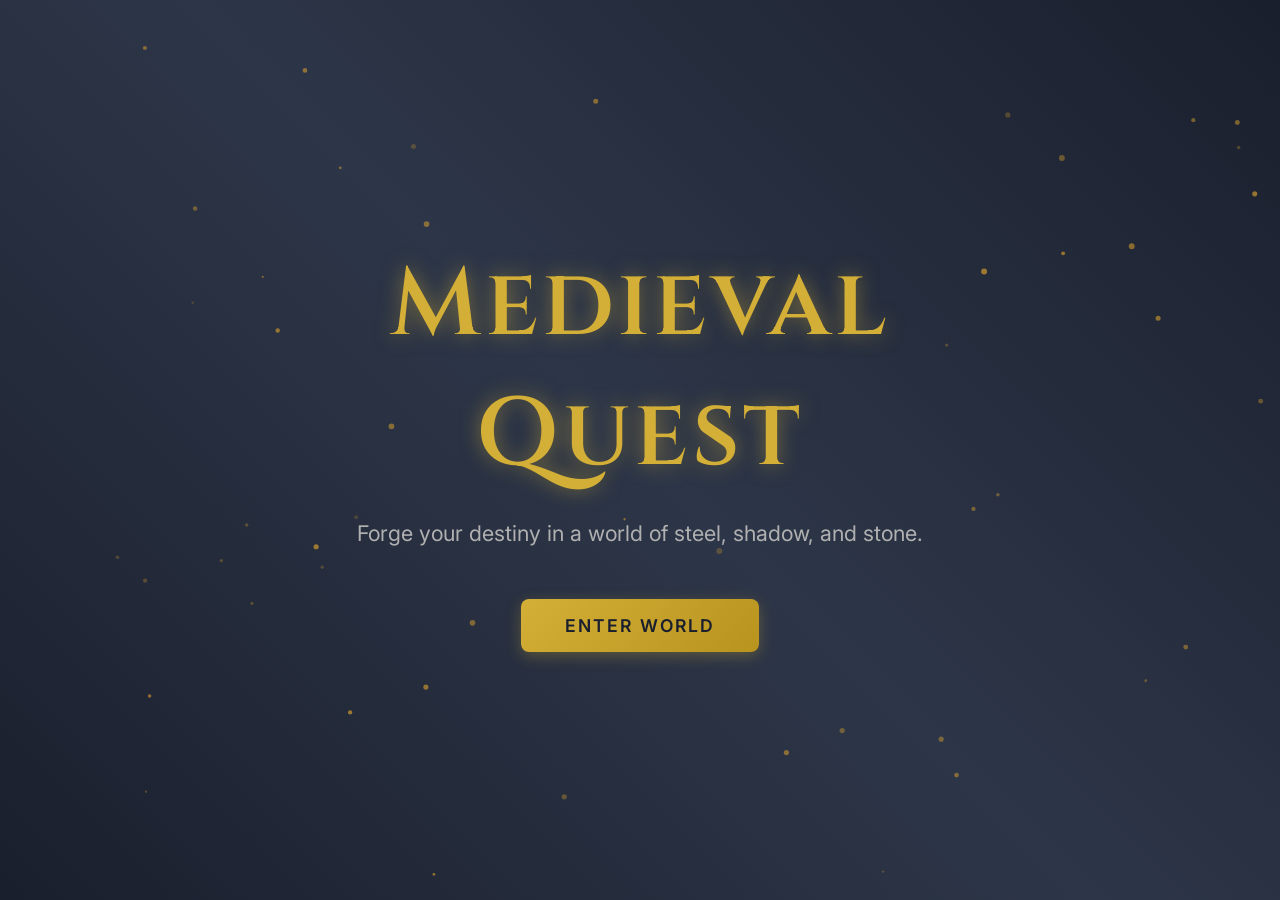
==== index.html @ f8955666 "Initial portfolio release: Browser RPG in vanilla JavaScript: character creation, quests, turn-based" ====
<!DOCTYPE html>
<html lang="en">
<head>
    <meta charset="UTF-8">
    <meta name="viewport" content="width=device-width, initial-scale=1.0">
    <title>Medieval Quest - A Role-Playing Adventure</title>
    <link rel="stylesheet" href="style.css">
    <link href="https://fonts.googleapis.com/css2?family=Cinzel:wght@700&family=Inter:wght@400;500&display=swap" rel="stylesheet">
</head>
<body class="landing-page-body">
    <canvas id="particle-canvas"></canvas>
    
    <div class="landing-container">
        <h1 class="main-title font-medieval">Medieval Quest</h1>
        <p class="subtitle">Forge your destiny in a world of steel, shadow, and stone.</p>
        <a href="game.html" class="btn btn-primary btn-large">
            ENTER WORLD
        </a>     
    </div>

    <script>
        // A simplified particle script for the landing page
        document.addEventListener('DOMContentLoaded', () => {
            const canvas = document.getElementById('particle-canvas');
            if (!canvas) return;
            const ctx = canvas.getContext('2d');
            canvas.width = window.innerWidth;
            canvas.height = window.innerHeight;
            let particles = [];

            for (let i = 0; i < 50; i++) {
                particles.push({
                    x: Math.random() * canvas.width,
                    y: Math.random() * canvas.height,
                    vx: (Math.random() - 0.5) * 0.5,
                    vy: (Math.random() - 0.5) * 0.5,
                    size: Math.random() * 2 + 1,
                    opacity: Math.random() * 0.5 + 0.2
                });
            }

            function animate() {
                ctx.clearRect(0, 0, canvas.width, canvas.height);
                particles.forEach(p => {
                    p.x += p.vx;
                    p.y += p.vy;
                    if (p.x < 0 || p.x > canvas.width) p.vx *= -1;
                    if (p.y < 0 || p.y > canvas.height) p.vy *= -1;
                    ctx.beginPath();
                    ctx.arc(p.x, p.y, p.size, 0, Math.PI * 2);
                    ctx.fillStyle = `rgba(214, 158, 46, ${p.opacity})`;
                    ctx.fill();
                });
                requestAnimationFrame(animate);
            }
            animate();
            window.addEventListener('resize', () => {
                canvas.width = window.innerWidth;
                canvas.height = window.innerHeight;
            });
        });
    </script>
</body>
---- style.css ----
/* =================================================================================
   GELİŞMİŞ CSS - Medieval Quest RPG v3.0
   ================================================================================= */

   :root {
    /* Renk Paleti */
    --primary-dark: #1a1f2d;
    --primary-medium: #2d3648;
    --primary-light: #3f4b63;
    --accent-gold: #d4af37;
    --accent-silver: #c0c0c0;
    --accent-bronze: #cd7f32;
    --text-primary: #e0e0e0;
    --text-secondary: #b0b0b0;
    --text-muted: #888;
    --success: #4caf50;
    --warning: #ff9800;
    --danger: #f44336;
    --info: #2196f3;
    
    /* Tipografi */
    --font-medieval: 'Cinzel', serif;
    --font-ui: 'Inter', sans-serif;
    
    /* Boyutlar */
    --border-radius: 8px;
    --border-radius-lg: 12px;
    --spacing-xs: 4px;
    --spacing-sm: 8px;
    --spacing-md: 16px;
    --spacing-lg: 24px;
    --spacing-xl: 32px;
    
    /* Animasyonlar */
    --transition-fast: 0.2s ease;
    --transition-normal: 0.3s ease;
    --transition-slow: 0.5s ease;
}

/* Temel Stiller */
* {
    margin: 0;
    padding: 0;
    box-sizing: border-box;
}

body {
    font-family: var(--font-ui);
    background: linear-gradient(135deg, var(--primary-dark) 0%, var(--primary-medium) 100%);
    color: var(--text-primary);
    min-height: 100vh;
    overflow-x: hidden;
}

.font-medieval {
    font-family: var(--font-medieval);
    font-weight: 600;
    letter-spacing: 0.5px;
}

/* Parçacık Arkaplanı */
#particle-canvas {
    position: fixed;
    top: 0;
    left: 0;
    width: 100%;
    height: 100%;
    z-index: -1;
    background: linear-gradient(45deg, #1a1f2d 0%, #2d3648 50%, #1a1f2d 100%);
}

/* Ekran Yönetimi */
.screen {
    display: none;
    min-height: 100vh;
    padding: var(--spacing-lg);
}

.screen.active {
    display: flex;
    flex-direction: column;
}

/* Ana Menü */
#main-menu {
    justify-content: center;
    align-items: center;
    text-align: center;
    background: rgba(26, 31, 45, 0.9);
}

.hero-content {
    max-width: 800px;
    padding: var(--spacing-xl);
}

.main-title {
    font-size: 4rem;
    color: var(--accent-gold);
    text-shadow: 0 0 20px rgba(212, 175, 55, 0.5);
    margin-bottom: var(--spacing-md);
    animation: glow 2s ease-in-out infinite alternate;
}

.subtitle {
    font-size: 1.2rem;
    color: var(--text-secondary);
    margin-bottom: var(--spacing-xl);
    line-height: 1.6;
}

@keyframes glow {
    from { text-shadow: 0 0 20px rgba(212, 175, 55, 0.5); }
    to { text-shadow: 0 0 30px rgba(212, 175, 55, 0.8), 0 0 40px rgba(212, 175, 55, 0.6); }
}

/* Buton Sistemleri */
.btn {
    padding: var(--spacing-md) var(--spacing-lg);
    border: none;
    border-radius: var(--border-radius);
    font-family: var(--font-ui);
    font-size: 1rem;
    font-weight: 600;
    cursor: pointer;
    transition: all var(--transition-fast);
    text-decoration: none;
    display: inline-flex;
    align-items: center;
    justify-content: center;
    gap: var(--spacing-sm);
    margin: var(--spacing-sm);
    min-width: 160px;
}

.btn-primary {
    background: linear-gradient(135deg, var(--accent-gold) 0%, #b8941f 100%);
    color: var(--primary-dark);
    box-shadow: 0 4px 15px rgba(212, 175, 55, 0.3);
}

.btn-primary:hover {
    transform: translateY(-2px);
    box-shadow: 0 6px 20px rgba(212, 175, 55, 0.4);
}

.btn-secondary {
    background: rgba(63, 75, 99, 0.8);
    color: var(--text-primary);
    border: 2px solid var(--primary-light);
}

.btn-secondary:hover {
    background: rgba(63, 75, 99, 1);
    border-color: var(--accent-silver);
}

.btn-info {
    background: transparent;
    color: var(--accent-silver);
    border: 2px solid var(--accent-silver);
}

.btn-info:hover {
    background: rgba(192, 192, 192, 0.1);
}

.action-buttons {
    display: flex;
    gap: var(--spacing-md);
    justify-content: center;
    flex-wrap: wrap;
    margin: var(--spacing-xl) 0;
}

/* Hızlı İstatistikler */
.quick-stats {
    display: grid;
    grid-template-columns: repeat(auto-fit, minmax(200px, 1fr));
    gap: var(--spacing-md);
    margin-top: var(--spacing-xl);
    max-width: 600px;
    margin-left: auto;
    margin-right: auto;
}

.stat-card {
    background: rgba(45, 54, 72, 0.6);
    padding: var(--spacing-lg);
    border-radius: var(--border-radius);
    border-left: 4px solid var(--accent-gold);
    text-align: left;
}

.stat-card h3 {
    font-size: 0.9rem;
    color: var(--text-secondary);
    margin-bottom: var(--spacing-xs);
}

.stat-card p {
    font-size: 1.5rem;
    font-weight: 700;
    color: var(--accent-gold);
}

/* Oyun Arayüzü */
#game-container {
    display: flex;
    flex-direction: column;
    min-height: 100vh;
}

.nav-bar {
    background: rgba(26, 31, 45, 0.95);
    padding: var(--spacing-md);
    border-bottom: 2px solid var(--accent-gold);
    display: flex;
    justify-content: space-between;
    align-items: center;
    backdrop-filter: blur(10px);
}

.game-screen {
    display: grid;
    grid-template-columns: 280px 1fr 320px;
    gap: var(--spacing-md);
    flex: 1;
    padding: var(--spacing-md);
}

/* Yan Paneller */
.sidebar, .right-panel {
    background: rgba(45, 54, 72, 0.8);
    border-radius: var(--border-radius-lg);
    padding: var(--spacing-md);
    backdrop-filter: blur(5px);
    border: 1px solid rgba(63, 75, 99, 0.5);
}

/* Karakter Paneli */
.character-panel {
    text-align: center;
}

.character-portrait {
    width: 120px;
    height: 120px;
    border-radius: 50%;
    background: linear-gradient(135deg, var(--primary-light) 0%, var(--primary-medium) 100%);
    margin: 0 auto var(--spacing-md);
    display: flex;
    align-items: center;
    justify-content: center;
    font-size: 3rem;
    border: 3px solid var(--accent-gold);
}

.status-bars {
    margin: var(--spacing-md) 0;
}

.status-bar {
    margin: var(--spacing-sm) 0;
    text-align: left;
}

.bar-label {
    display: flex;
    justify-content: space-between;
    font-size: 0.9rem;
    margin-bottom: 2px;
}

.bar-container {
    height: 8px;
    background: rgba(0, 0, 0, 0.3);
    border-radius: 4px;
    overflow: hidden;
}

.bar-fill {
    height: 100%;
    border-radius: 4px;
    transition: width var(--transition-normal);
}

.health-bar { background: linear-gradient(90deg, #f44336, #ff9800); }
.mana-bar { background: linear-gradient(90deg, #2196f3, #03a9f4); }
.stamina-bar { background: linear-gradient(90deg, #4caf50, #8bc34a); }

/* Ekipman Grid */
.equipment-grid {
    display: grid;
    grid-template-columns: repeat(2, 1fr);
    gap: var(--spacing-sm);
    margin-top: var(--spacing-md);
}

.equipment-slot {
    background: rgba(63, 75, 99, 0.5);
    border: 2px dashed rgba(192, 192, 192, 0.3);
    border-radius: var(--border-radius);
    height: 60px;
    display: flex;
    align-items: center;
    justify-content: center;
    cursor: pointer;
    transition: all var(--transition-fast);
}

.equipment-slot:hover {
    border-color: var(--accent-silver);
    background: rgba(63, 75, 99, 0.7);
}

.equipment-slot.filled {
    border-style: solid;
    border-color: var(--accent-gold);
}

/* Ana Oyun Alanı */
.game-area {
    background: rgba(26, 31, 45, 0.9);
    border-radius: var(--border-radius-lg);
    padding: var(--spacing-lg);
    min-height: 600px;
}

.location-display {
    text-align: center;
}

.location-image {
    width: 100%;
    height: 300px;
    background: linear-gradient(135deg, #3f4b63 0%, #2d3648 100%);
    border-radius: var(--border-radius);
    margin: var(--spacing-md) 0;
    display: flex;
    align-items: center;
    justify-content: center;
    font-size: 4rem;
    color: rgba(255, 255, 255, 0.1);
}

.location-actions {
    display: grid;
    grid-template-columns: repeat(auto-fit, minmax(200px, 1fr));
    gap: var(--spacing-md);
    margin-top: var(--spacing-lg);
}

.action-btn {
    padding: var(--spacing-md);
    background: rgba(63, 75, 99, 0.7);
    border: 2px solid transparent;
    border-radius: var(--border-radius);
    color: var(--text-primary);
    font-family: var(--font-ui);
    font-size: 1rem;
    cursor: pointer;
    transition: all var(--transition-fast);
    display: flex;
    align-items: center;
    justify-content: center;
    gap: var(--spacing-sm);
}

.action-btn:hover {
    background: rgba(63, 75, 99, 1);
    border-color: var(--accent-gold);
    transform: translateY(-1px);
}

/* Sağ Panel - Görev Takipçisi */
.quest-tracker {
    max-height: 400px;
    overflow-y: auto;
}

.quest-tracker-item {
    background: rgba(63, 75, 99, 0.5);
    border-radius: var(--border-radius);
    padding: var(--spacing-md);
    margin-bottom: var(--spacing-md);
    border-left: 3px solid var(--accent-gold);
}

.quest-tracker-item h4 {
    color: var(--accent-gold);
    margin-bottom: var(--spacing-sm);
}

.quest-objective {
    display: flex;
    align-items: center;
    gap: var(--spacing-sm);
    margin: var(--spacing-xs) 0;
    font-size: 0.9rem;
}

.quest-objective.completed {
    color: var(--text-muted);
    text-decoration: line-through;
}

.objective-status {
    font-weight: bold;
}

.objective-progress {
    margin-left: auto;
    font-size: 0.8rem;
    color: var(--text-muted);
}

/* Modal Sistemleri */
.modal {
    display: none;
    position: fixed;
    top: 0;
    left: 0;
    width: 100%;
    height: 100%;
    background: rgba(0, 0, 0, 0.8);
    z-index: 1000;
    backdrop-filter: blur(5px);
}

.modal.active {
    display: flex;
    align-items: center;
    justify-content: center;
}

.modal-content {
    background: linear-gradient(135deg, var(--primary-medium) 0%, var(--primary-dark) 100%);
    border-radius: var(--border-radius-lg);
    border: 2px solid var(--accent-gold);
    max-width: 90%;
    max-height: 90%;
    overflow: hidden;
    box-shadow: 0 20px 40px rgba(0, 0, 0, 0.5);
}

.modal-content.small { width: 400px; }
.modal-content.medium { width: 600px; }
.modal-content.large { width: 800px; }
.modal-content.extra-large { width: 1000px; }

.modal-header {
    background: rgba(26, 31, 45, 0.9);
    padding: var(--spacing-lg);
    border-bottom: 1px solid var(--accent-gold);
    display: flex;
    justify-content: space-between;
    align-items: center;
}

.modal-title {
    color: var(--accent-gold);
    font-size: 1.5rem;
}

.close-btn {
    background: none;
    border: none;
    color: var(--text-secondary);
    font-size: 1.5rem;
    cursor: pointer;
    padding: var(--spacing-xs);
    transition: color var(--transition-fast);
}

.close-btn:hover {
    color: var(--accent-gold);
}

.modal-body {
    padding: var(--spacing-lg);
    max-height: 70vh;
    overflow-y: auto;
}

/* Karakter Yaratma */
.creation-steps {
    display: flex;
    flex-direction: column;
    height: 600px;
}

.step-indicator {
    display: flex;
    justify-content: space-between;
    margin-bottom: var(--spacing-lg);
    padding: 0 var(--spacing-lg);
}

.step {
    padding: var(--spacing-sm) var(--spacing-md);
    background: rgba(63, 75, 99, 0.5);
    border-radius: var(--border-radius);
    color: var(--text-muted);
    cursor: pointer;
    transition: all var(--transition-fast);
}

.step.active {
    background: var(--accent-gold);
    color: var(--primary-dark);
    font-weight: 600;
}

.creation-step {
    display: none;
    flex: 1;
    padding: var(--spacing-lg);
}

.creation-step.active {
    display: block;
}

.race-selection {
    display: grid;
    grid-template-columns: repeat(auto-fit, minmax(200px, 1fr));
    gap: var(--spacing-md);
    margin-top: var(--spacing-lg);
}

.race-card {
    background: rgba(63, 75, 99, 0.5);
    border: 2px solid transparent;
    border-radius: var(--border-radius);
    padding: var(--spacing-lg);
    text-align: center;
    cursor: pointer;
    transition: all var(--transition-fast);
}

.race-card:hover {
    border-color: var(--accent-silver);
    transform: translateY(-2px);
}

.race-card.selected {
    border-color: var(--accent-gold);
    background: rgba(212, 175, 55, 0.1);
}

.race-icon {
    font-size: 3rem;
    margin-bottom: var(--spacing-md);
}

.race-bonuses {
    margin-top: var(--spacing-md);
}

.race-bonuses span {
    display: block;
    font-size: 0.8rem;
    color: var(--success);
    margin: 2px 0;
}

/* Envanter Sistemi */
.inventory-layout {
    display: grid;
    grid-template-columns: 300px 1fr;
    gap: var(--spacing-lg);
    height: 500px;
}

.equipment-slots {
    display: grid;
    grid-template-rows: repeat(8, 60px);
    gap: var(--spacing-sm);
}

.equipment-slot-large {
    background: rgba(63, 75, 99, 0.5);
    border: 2px dashed rgba(192, 192, 192, 0.3);
    border-radius: var(--border-radius);
    display: flex;
    align-items: center;
    justify-content: center;
    cursor: pointer;
}

.inventory-controls {
    display: flex;
    gap: var(--spacing-md);
    margin-bottom: var(--spacing-md);
}

#item-search, #item-filter {
    padding: var(--spacing-sm);
    background: rgba(63, 75, 99, 0.7);
    border: 1px solid var(--primary-light);
    border-radius: var(--border-radius);
    color: var(--text-primary);
    font-family: var(--font-ui);
}

.inventory-grid {
    display: grid;
    grid-template-columns: repeat(5, 1fr);
    gap: var(--spacing-sm);
    max-height: 400px;
    overflow-y: auto;
}

.inventory-item {
    background: rgba(63, 75, 99, 0.5);
    border: 1px solid transparent;
    border-radius: var(--border-radius);
    padding: var(--spacing-sm);
    text-align: center;
    cursor: pointer;
    transition: all var(--transition-fast);
}

.inventory-item:hover {
    border-color: var(--accent-silver);
    background: rgba(63, 75, 99, 0.7);
}

.item-icon {
    font-size: 2rem;
    margin-bottom: var(--spacing-xs);
}

.item-name {
    font-size: 0.8rem;
    margin-bottom: 2px;
}

.item-stats {
    font-size: 0.7rem;
    color: var(--text-muted);
}

/* Toast Bildirimleri */
.toast-container {
    position: fixed;
    top: 20px;
    right: 20px;
    z-index: 2000;
}

.toast {
    background: rgba(45, 54, 72, 0.95);
    border-left: 4px solid var(--accent-gold);
    border-radius: var(--border-radius);
    padding: var(--spacing-md);
    margin-bottom: var(--spacing-sm);
    min-width: 300px;
    box-shadow: 0 4px 15px rgba(0, 0, 0, 0.3);
    animation: slideInRight 0.3s ease;
    backdrop-filter: blur(10px);
}

.toast.success { border-left-color: var(--success); }
.toast.warning { border-left-color: var(--warning); }
.toast.error { border-left-color: var(--danger); }
.toast.info { border-left-color: var(--info); }

@keyframes slideInRight {
    from { transform: translateX(100%); opacity: 0; }
    to { transform: translateX(0); opacity: 1; }
}

/* Responsive Tasarım */
@media (max-width: 1200px) {
    .game-screen {
        grid-template-columns: 250px 1fr;
    }
    
    .right-panel {
        display: none;
    }
}

@media (max-width: 768px) {
    .game-screen {
        grid-template-columns: 1fr;
        gap: var(--spacing-md);
    }
    
    .sidebar {
        order: 2;
    }
    
    .game-area {
        order: 1;
    }
    
    .main-title {
        font-size: 2.5rem;
    }
    
    .action-buttons {
        flex-direction: column;
        align-items: center;
    }
    
    .btn {
        width: 100%;
        max-width: 300px;
    }
    
    .modal-content.extra-large {
        width: 95%;
        height: 95%;
    }
    
    .inventory-layout {
        grid-template-columns: 1fr;
        grid-template-rows: auto 1fr;
    }
}

/* Utility Sınıfları */
.hidden { display: none !important; }
.text-center { text-align: center; }
.text-right { text-align: right; }
.mt-1 { margin-top: var(--spacing-sm); }
.mt-2 { margin-top: var(--spacing-md); }
.mt-3 { margin-top: var(--spacing-lg); }
.mb-1 { margin-bottom: var(--spacing-sm); }
.mb-2 { margin-bottom: var(--spacing-md); }
.mb-3 { margin-bottom: var(--spacing-lg); }

/* Scrollbar Özelleştirme */
::-webkit-scrollbar {
    width: 8px;
}

::-webkit-scrollbar-track {
    background: rgba(63, 75, 99, 0.3);
    border-radius: 4px;
}


::-webkit-scrollbar-thumb {
    background: var(--accent-gold);
    border-radius: 4px;
}

::-webkit-scrollbar-thumb:hover {
    background: #b8941f;
}

/* =================================================================================
   YENİ EKLENEN STİLLER (AUDIO, SAVAŞ, DÜKKAN)
   ================================================================================= */

/* --- SAVAŞ EKRANI STİLLERİ --- */
.combat-content {
    background: linear-gradient(135deg, #2d1b2d 0%, #1a1a2e 100%);
    border-color: #f44336;
    display: flex;
    flex-direction: column;
}

.combat-arena {
    display: flex;
    justify-content: space-between;
    align-items: center;
    padding: var(--spacing-lg);
    background: rgba(0, 0, 0, 0.3);
    border-radius: var(--border-radius);
    margin-bottom: var(--spacing-md);
    position: relative;
    min-height: 250px;
}

.combatant {
    display: flex;
    flex-direction: column;
    align-items: center;
    width: 40%;
    position: relative;
}

.combat-portrait {
    width: 100px;
    height: 100px;
    border-radius: 50%;
    background: #3f4b63;
    display: flex;
    align-items: center;
    justify-content: center;
    font-size: 3rem;
    border: 4px solid #555;
    box-shadow: 0 0 20px rgba(0,0,0,0.5);
    transition: transform 0.2s;
    z-index: 2;
}

.player-portrait { border-color: var(--accent-gold); }
.enemy-portrait { border-color: #f44336; }

.combat-stats {
    width: 100%;
    margin-top: var(--spacing-md);
    background: rgba(0, 0, 0, 0.5);
    padding: var(--spacing-sm);
    border-radius: var(--border-radius);
}

.health-bar-container {
    height: 12px;
    background: #111;
    margin-top: 5px;
    position: relative;
}

.health-bar {
    transition: width 0.3s ease-out;
}

.bar-text {
    position: absolute;
    top: -18px;
    right: 0;
    font-size: 0.8rem;
    color: #fff;
}

.energy-pips {
    margin-top: 5px;
    display: flex;
    justify-content: center;
    font-size: 0.8rem;
}

.pip { opacity: 0.3; margin: 0 2px; }
.pip.active { opacity: 1; text-shadow: 0 0 5px yellow; }

.combat-vs {
    font-size: 3rem;
    font-weight: bold;
    color: #f44336;
    text-shadow: 0 0 10px rgba(244, 67, 54, 0.5);
    animation: pulse 1s infinite alternate;
}

.combat-log {
    flex: 1;
    background: rgba(0, 0, 0, 0.6);
    border: 1px solid #444;
    padding: var(--spacing-md);
    border-radius: var(--border-radius);
    margin-bottom: var(--spacing-md);
    height: 150px;
    overflow-y: auto;
    font-size: 0.9rem;
    line-height: 1.5;
    color: #ccc;
}

.combat-log p { margin-bottom: 4px; border-bottom: 1px solid rgba(255,255,255,0.05); padding-bottom: 2px; }
.log-damage { color: #f44336; }
.log-heal { color: #4caf50; }
.log-info { color: #2196f3; }

.combat-actions {
    display: flex;
    justify-content: center;
    gap: var(--spacing-md);
}

/* Hasar Animasyonu */
.damage-indicator {
    position: absolute;
    top: 20%;
    left: 50%;
    transform: translate(-50%, -50%);
    font-size: 2rem;
    font-weight: bold;
    color: #f44336;
    opacity: 0;
    pointer-events: none;
    z-index: 10;
}

@keyframes damageFloat {
    0% { transform: translate(-50%, -50%) scale(0.5); opacity: 0; }
    20% { transform: translate(-50%, -80%) scale(1.5); opacity: 1; }
    100% { transform: translate(-50%, -150%) scale(1); opacity: 0; }
}

.damage-anim {
    animation: damageFloat 0.8s ease-out forwards;
}

/* Savaş Efektleri */
.shake { animation: shake 0.5s; }
@keyframes shake {
  0% { transform: translate(1px, 1px) rotate(0deg); }
  10% { transform: translate(-1px, -2px) rotate(-1deg); }
  20% { transform: translate(-3px, 0px) rotate(1deg); }
  30% { transform: translate(3px, 2px) rotate(0deg); }
  40% { transform: translate(1px, -1px) rotate(1deg); }
  50% { transform: translate(-1px, 2px) rotate(-1deg); }
  60% { transform: translate(-3px, 1px) rotate(0deg); }
  70% { transform: translate(3px, 1px) rotate(-1deg); }
  80% { transform: translate(-1px, -1px) rotate(1deg); }
  90% { transform: translate(1px, 2px) rotate(0deg); }
  100% { transform: translate(1px, -2px) rotate(-1deg); }
}

/* --- TÜCCAR EKRANI STİLLERİ --- */
.merchant-layout {
    display: flex;
    flex-direction: column;
    height: 500px;
}

.merchant-keeper {
    display: flex;
    align-items: center;
    background: rgba(0, 0, 0, 0.3);
    padding: var(--spacing-md);
    border-radius: var(--border-radius);
    margin-bottom: var(--spacing-md);
}

.merchant-portrait {
    font-size: 3rem;
    margin-right: var(--spacing-md);
    background: #3f4b63;
    width: 60px;
    height: 60px;
    border-radius: 50%;
    display: flex;
    align-items: center;
    justify-content: center;
    border: 2px solid var(--accent-gold);
}

.merchant-quote {
    font-style: italic;
    color: var(--text-secondary);
    flex: 1;
}

.player-gold-display {
    font-size: 1.2rem;
    color: var(--accent-gold);
    font-weight: bold;
    background: rgba(0,0,0,0.5);
    padding: 5px 10px;
    border-radius: 4px;
}

.shop-tabs {
    display: flex;
    gap: var(--spacing-sm);
    margin-bottom: var(--spacing-md);
}

.tab-btn {
    padding: var(--spacing-sm) var(--spacing-md);
    background: rgba(63, 75, 99, 0.5);
    border: none;
    color: var(--text-secondary);
    cursor: pointer;
    border-radius: var(--border-radius) var(--border-radius) 0 0;
    font-weight: bold;
}

.tab-btn.active {
    background: var(--accent-gold);
    color: var(--primary-dark);
}

.shop-items-grid {
    flex: 1;
    overflow-y: auto;
    display: grid;
    grid-template-columns: repeat(auto-fill, minmax(180px, 1fr));
    gap: var(--spacing-sm);
    padding: var(--spacing-sm);
    background: rgba(0,0,0,0.2);
    border-radius: var(--border-radius);
}

.shop-item {
    background: rgba(63, 75, 99, 0.4);
    border: 1px solid #444;
    border-radius: var(--border-radius);
    padding: var(--spacing-sm);
    display: flex;
    flex-direction: column;
    align-items: center;
    text-align: center;
    transition: all 0.2s;
}

.shop-item:hover {
    background: rgba(63, 75, 99, 0.7);
    border-color: var(--accent-gold);
}

.shop-item-icon { font-size: 2rem; margin-bottom: 5px; }
.shop-item-name { font-weight: bold; font-size: 0.9rem; margin-bottom: 5px; }
.shop-item-price { color: var(--accent-gold); margin-bottom: 5px; font-weight: bold; }
.shop-item-btn { 
    width: 100%; 
    padding: 4px; 
    background: var(--accent-gold); 
    border: none; 
    border-radius: 4px; 
    cursor: pointer; 
    color: #1a1f2d; 
    font-weight: bold; 
}
.shop-item-btn:hover { filter: brightness(1.1); }
/* ===== Landing page ===== */
.landing-page-body {
    margin: 0;
    min-height: 100vh;
    display: flex;
    align-items: center;
    justify-content: center;
    text-align: center;
    overflow: hidden;
}

#particle-canvas {
    position: fixed;
    inset: 0;
    z-index: 0;
    pointer-events: none;
}

.landing-container {
    position: relative;
    z-index: 1;
    padding: 2rem;
    max-width: 720px;
}

.landing-container .main-title {
    font-size: clamp(3rem, 9vw, 6rem);
    margin: 0 0 1rem;
    letter-spacing: 0.04em;
}

.landing-container .subtitle {
    font-size: clamp(1rem, 2.4vw, 1.35rem);
    margin: 0 0 2.5rem;
}

.btn-large {
    padding: 1rem 2.75rem;
    font-size: 1.1rem;
    letter-spacing: 0.12em;
    text-decoration: none;
    display: inline-block;
}
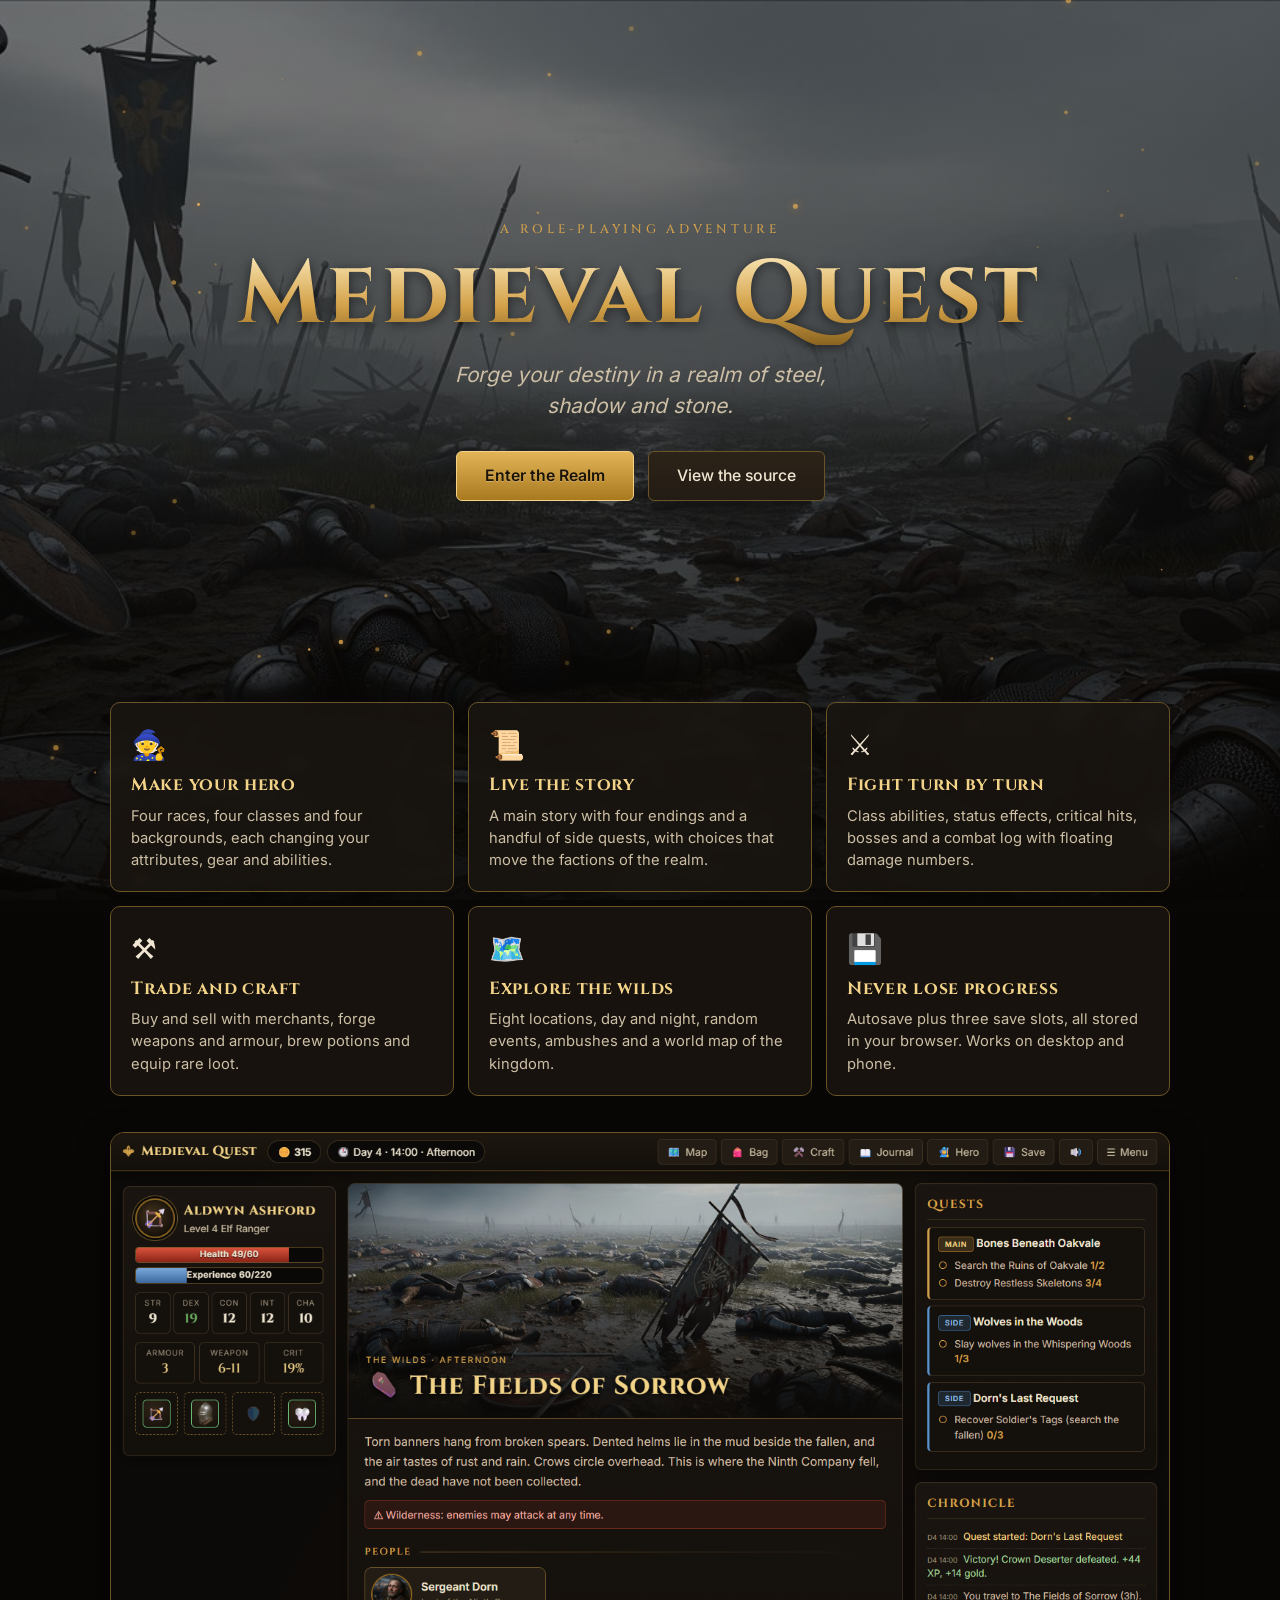
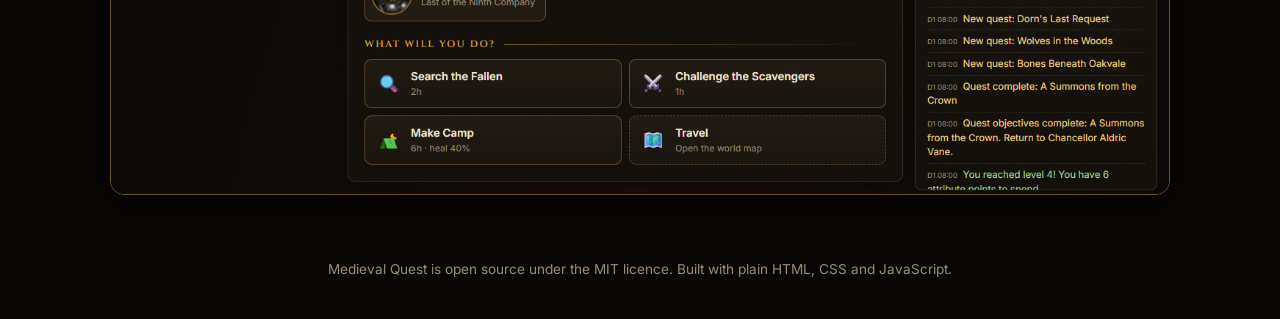
==== commit 303ad65a: "Rewrite the game in English: full quests, combat, shops, crafting and saves" ====
--- a/index.html
+++ b/index.html
@@ -3,61 +3,46 @@
 <head>
     <meta charset="UTF-8">
     <meta name="viewport" content="width=device-width, initial-scale=1.0">
+    <meta name="description" content="Medieval Quest: a browser role-playing game with character creation, quests, turn-based combat, crafting and a living medieval world. No install, no build step.">
+    <meta name="theme-color" content="#0d0b09">
+    <meta property="og:title" content="Medieval Quest">
+    <meta property="og:description" content="Forge your destiny in a realm of steel, shadow and stone. A browser RPG.">
+    <meta property="og:image" content="docs/screenshot.png">
     <title>Medieval Quest - A Role-Playing Adventure</title>
+    <link rel="icon" href="data:image/svg+xml,%3Csvg xmlns='http://www.w3.org/2000/svg' viewBox='0 0 100 100'%3E%3Ctext y='.9em' font-size='90'%3E%E2%9A%9C%EF%B8%8F%3C/text%3E%3C/svg%3E">
     <link rel="stylesheet" href="style.css">
-    <link href="https://fonts.googleapis.com/css2?family=Cinzel:wght@700&family=Inter:wght@400;500&display=swap" rel="stylesheet">
 </head>
-<body class="landing-page-body">
-    <canvas id="particle-canvas"></canvas>
-    
-    <div class="landing-container">
-        <h1 class="main-title font-medieval">Medieval Quest</h1>
-        <p class="subtitle">Forge your destiny in a world of steel, shadow, and stone.</p>
-        <a href="game.html" class="btn btn-primary btn-large">
-            ENTER WORLD
-        </a>     
-    </div>
+<body class="landing-body">
+    <canvas id="embers" aria-hidden="true"></canvas>
 
-    <script>
-        // A simplified particle script for the landing page
-        document.addEventListener('DOMContentLoaded', () => {
-            const canvas = document.getElementById('particle-canvas');
-            if (!canvas) return;
-            const ctx = canvas.getContext('2d');
-            canvas.width = window.innerWidth;
-            canvas.height = window.innerHeight;
-            let particles = [];
+    <header class="landing-hero">
+        <p class="title-kicker font-title">A role-playing adventure</p>
+        <h1 class="title-name font-title">Medieval Quest</h1>
+        <p class="landing-tag">Forge your destiny in a realm of steel, shadow and stone.</p>
+        <div class="landing-cta">
+            <a href="game.html" class="btn btn-gold btn-big">Enter the Realm</a>
+            <a href="https://github.com/vaas125/medieval-quest-rpg" class="btn btn-big" rel="noopener">View the source</a>
+        </div>
+    </header>
 
-            for (let i = 0; i < 50; i++) {
-                particles.push({
-                    x: Math.random() * canvas.width,
-                    y: Math.random() * canvas.height,
-                    vx: (Math.random() - 0.5) * 0.5,
-                    vy: (Math.random() - 0.5) * 0.5,
-                    size: Math.random() * 2 + 1,
-                    opacity: Math.random() * 0.5 + 0.2
-                });
-            }
+    <main class="landing-main">
+        <section class="landing-features" aria-label="Features">
+            <article><span aria-hidden="true">🧙</span><h2 class="font-title">Make your hero</h2><p>Four races, four classes and four backgrounds, each changing your attributes, gear and abilities.</p></article>
+            <article><span aria-hidden="true">📜</span><h2 class="font-title">Live the story</h2><p>A main story with four endings and a handful of side quests, with choices that move the factions of the realm.</p></article>
+            <article><span aria-hidden="true">⚔️</span><h2 class="font-title">Fight turn by turn</h2><p>Class abilities, status effects, critical hits, bosses and a combat log with floating damage numbers.</p></article>
+            <article><span aria-hidden="true">⚒️</span><h2 class="font-title">Trade and craft</h2><p>Buy and sell with merchants, forge weapons and armour, brew potions and equip rare loot.</p></article>
+            <article><span aria-hidden="true">🗺️</span><h2 class="font-title">Explore the wilds</h2><p>Eight locations, day and night, random events, ambushes and a world map of the kingdom.</p></article>
+            <article><span aria-hidden="true">💾</span><h2 class="font-title">Never lose progress</h2><p>Autosave plus three save slots, all stored in your browser. Works on desktop and phone.</p></article>
+        </section>
 
-            function animate() {
-                ctx.clearRect(0, 0, canvas.width, canvas.height);
-                particles.forEach(p => {
-                    p.x += p.vx;
-                    p.y += p.vy;
-                    if (p.x < 0 || p.x > canvas.width) p.vx *= -1;
-                    if (p.y < 0 || p.y > canvas.height) p.vy *= -1;
-                    ctx.beginPath();
-                    ctx.arc(p.x, p.y, p.size, 0, Math.PI * 2);
-                    ctx.fillStyle = `rgba(214, 158, 46, ${p.opacity})`;
-                    ctx.fill();
-                });
-                requestAnimationFrame(animate);
-            }
-            animate();
-            window.addEventListener('resize', () => {
-                canvas.width = window.innerWidth;
-                canvas.height = window.innerHeight;
-            });
-        });
-    </script>
-</body>+        <section class="landing-shot">
+            <img src="docs/gameplay.png" alt="Screenshot of the game showing a location, the hero panel and the quest tracker" width="1440" height="900" loading="lazy">
+        </section>
+    </main>
+
+    <footer class="landing-footer">
+        <p>Medieval Quest is open source under the MIT licence. Built with plain HTML, CSS and JavaScript.</p>
+    </footer>
+    <script src="landing.js"></script>
+</body>
+</html>
--- a/style.css
+++ b/style.css
@@ -1,1065 +1,798 @@
-/* =================================================================================
-   GELİŞMİŞ CSS - Medieval Quest RPG v3.0
-   ================================================================================= */
-
-   :root {
-    /* Renk Paleti */
-    --primary-dark: #1a1f2d;
-    --primary-medium: #2d3648;
-    --primary-light: #3f4b63;
-    --accent-gold: #d4af37;
-    --accent-silver: #c0c0c0;
-    --accent-bronze: #cd7f32;
-    --text-primary: #e0e0e0;
-    --text-secondary: #b0b0b0;
-    --text-muted: #888;
-    --success: #4caf50;
-    --warning: #ff9800;
-    --danger: #f44336;
-    --info: #2196f3;
-    
-    /* Tipografi */
-    --font-medieval: 'Cinzel', serif;
-    --font-ui: 'Inter', sans-serif;
-    
-    /* Boyutlar */
-    --border-radius: 8px;
-    --border-radius-lg: 12px;
-    --spacing-xs: 4px;
-    --spacing-sm: 8px;
-    --spacing-md: 16px;
-    --spacing-lg: 24px;
-    --spacing-xl: 32px;
-    
-    /* Animasyonlar */
-    --transition-fast: 0.2s ease;
-    --transition-normal: 0.3s ease;
-    --transition-slow: 0.5s ease;
-}
-
-/* Temel Stiller */
-* {
+/* =============================================================================
+   Medieval Quest - styles
+   Dark iron-and-parchment theme with gold accents. No external requests:
+   fonts are self-hosted in /fonts.
+   ============================================================================= */
+
+@font-face {
+    font-family: 'Cinzel';
+    src: url('fonts/cinzel-latin.woff2') format('woff2');
+    font-weight: 500 700;
+    font-display: swap;
+}
+@font-face {
+    font-family: 'Inter';
+    src: url('fonts/inter-latin.woff2') format('woff2');
+    font-weight: 400 600;
+    font-display: swap;
+}
+
+:root {
+    --bg: #0c0a08;
+    --bg-2: #14100c;
+    --panel: #1a1510;
+    --panel-2: #231c14;
+    --panel-3: #2c2318;
+    --line: #3d3122;
+    --line-strong: #6b5428;
+    --gold: #d4a24a;
+    --gold-bright: #f2d388;
+    --gold-deep: #8a6420;
+    --ink: #f0e6d2;
+    --ink-soft: #cdbfa5;
+    --muted: #9a8d77;
+    --red: #c4432f;
+    --red-deep: #7d2218;
+    --green: #6aaa5c;
+    --blue: #5b93cc;
+    --purple: #a276d6;
+    --rare: #b98cf0;
+    --uncommon: #6fc17a;
+    --radius: 10px;
+    --radius-sm: 6px;
+    --shadow: 0 10px 30px rgba(0, 0, 0, 0.55);
+    --font-title: 'Cinzel', 'Palatino Linotype', Georgia, serif;
+    --font-body: 'Inter', system-ui, -apple-system, 'Segoe UI', Roboto, sans-serif;
+}
+
+*, *::before, *::after { box-sizing: border-box; }
+[hidden] { display: none !important; }
+
+html { -webkit-text-size-adjust: 100%; }
+body {
     margin: 0;
-    padding: 0;
-    box-sizing: border-box;
-}
-
-body {
-    font-family: var(--font-ui);
-    background: linear-gradient(135deg, var(--primary-dark) 0%, var(--primary-medium) 100%);
-    color: var(--text-primary);
     min-height: 100vh;
-    overflow-x: hidden;
-}
-
-.font-medieval {
-    font-family: var(--font-medieval);
-    font-weight: 600;
-    letter-spacing: 0.5px;
-}
-
-/* Parçacık Arkaplanı */
-#particle-canvas {
-    position: fixed;
-    top: 0;
-    left: 0;
-    width: 100%;
-    height: 100%;
-    z-index: -1;
-    background: linear-gradient(45deg, #1a1f2d 0%, #2d3648 50%, #1a1f2d 100%);
-}
-
-/* Ekran Yönetimi */
-.screen {
-    display: none;
-    min-height: 100vh;
-    padding: var(--spacing-lg);
-}
-
-.screen.active {
-    display: flex;
-    flex-direction: column;
-}
-
-/* Ana Menü */
-#main-menu {
-    justify-content: center;
-    align-items: center;
-    text-align: center;
-    background: rgba(26, 31, 45, 0.9);
-}
-
-.hero-content {
-    max-width: 800px;
-    padding: var(--spacing-xl);
-}
-
-.main-title {
-    font-size: 4rem;
-    color: var(--accent-gold);
-    text-shadow: 0 0 20px rgba(212, 175, 55, 0.5);
-    margin-bottom: var(--spacing-md);
-    animation: glow 2s ease-in-out infinite alternate;
-}
-
-.subtitle {
-    font-size: 1.2rem;
-    color: var(--text-secondary);
-    margin-bottom: var(--spacing-xl);
-    line-height: 1.6;
-}
-
-@keyframes glow {
-    from { text-shadow: 0 0 20px rgba(212, 175, 55, 0.5); }
-    to { text-shadow: 0 0 30px rgba(212, 175, 55, 0.8), 0 0 40px rgba(212, 175, 55, 0.6); }
-}
-
-/* Buton Sistemleri */
+    min-height: 100dvh;
+    background:
+        radial-gradient(ellipse at 50% -10%, rgba(212, 162, 74, 0.10), transparent 55%),
+        radial-gradient(ellipse at 50% 120%, rgba(125, 34, 24, 0.12), transparent 60%),
+        var(--bg);
+    color: var(--ink);
+    font-family: var(--font-body);
+    font-size: 15px;
+    line-height: 1.5;
+    -webkit-font-smoothing: antialiased;
+}
+body.night { background-color: #080a10; }
+
+h1, h2, h3, h4, p, ul, ol, dl, dd, figure { margin: 0; }
+ul, ol { padding: 0; list-style: none; }
+button, input, select { font: inherit; color: inherit; }
+img { max-width: 100%; display: block; }
+small { font-size: 0.82em; }
+kbd {
+    font-family: var(--font-body); font-size: 0.75em; padding: 1px 6px; border-radius: 4px;
+    background: var(--panel-3); border: 1px solid var(--line-strong); color: var(--gold-bright);
+}
+.font-title { font-family: var(--font-title); letter-spacing: 0.04em; }
+.muted { color: var(--muted); }
+.small { font-size: 0.85em; }
+.gold { color: var(--gold-bright); font-weight: 600; white-space: nowrap; }
+.coin { color: var(--gold); font-size: 0.7em; margin-left: 3px; vertical-align: middle; }
+.buffed { color: var(--green); }
+.sr-only {
+    position: absolute; width: 1px; height: 1px; margin: -1px; padding: 0;
+    overflow: hidden; clip: rect(0, 0, 0, 0); white-space: nowrap; border: 0;
+}
+.skip-link {
+    position: fixed; left: 10px; top: -60px; z-index: 2000; background: var(--gold); color: #1a1208;
+    padding: 8px 14px; border-radius: var(--radius-sm); font-weight: 600; transition: top 0.2s;
+}
+.skip-link:focus { top: 10px; }
+
+:focus-visible { outline: 2px solid var(--gold-bright); outline-offset: 2px; }
+::selection { background: var(--gold-deep); color: #fff; }
+
+* { scrollbar-width: thin; scrollbar-color: var(--line-strong) transparent; }
+::-webkit-scrollbar { width: 10px; height: 10px; }
+::-webkit-scrollbar-thumb { background: var(--line-strong); border-radius: 6px; border: 2px solid var(--bg); }
+
+/* ---------------------------------------------------------------- Boot -- */
+.boot {
+    position: fixed; inset: 0; z-index: 3000; background: var(--bg); display: grid; place-items: center;
+    transition: opacity 0.35s ease;
+}
+.boot.done { opacity: 0; pointer-events: none; }
+.boot-inner { text-align: center; color: var(--gold); }
+.spinner {
+    width: 44px; height: 44px; margin: 0 auto 14px; border-radius: 50%;
+    border: 3px solid var(--line); border-top-color: var(--gold); animation: spin 0.9s linear infinite;
+}
+@keyframes spin { to { transform: rotate(360deg); } }
+.noscript { position: fixed; inset: 0; z-index: 4000; background: var(--bg); display: grid; place-items: center; padding: 30px; text-align: center; }
+
+/* ------------------------------------------------------------- Buttons -- */
 .btn {
-    padding: var(--spacing-md) var(--spacing-lg);
-    border: none;
-    border-radius: var(--border-radius);
-    font-family: var(--font-ui);
-    font-size: 1rem;
-    font-weight: 600;
-    cursor: pointer;
-    transition: all var(--transition-fast);
-    text-decoration: none;
-    display: inline-flex;
-    align-items: center;
-    justify-content: center;
-    gap: var(--spacing-sm);
-    margin: var(--spacing-sm);
-    min-width: 160px;
-}
-
-.btn-primary {
-    background: linear-gradient(135deg, var(--accent-gold) 0%, #b8941f 100%);
-    color: var(--primary-dark);
-    box-shadow: 0 4px 15px rgba(212, 175, 55, 0.3);
-}
-
-.btn-primary:hover {
-    transform: translateY(-2px);
-    box-shadow: 0 6px 20px rgba(212, 175, 55, 0.4);
-}
-
-.btn-secondary {
-    background: rgba(63, 75, 99, 0.8);
-    color: var(--text-primary);
-    border: 2px solid var(--primary-light);
-}
-
-.btn-secondary:hover {
-    background: rgba(63, 75, 99, 1);
-    border-color: var(--accent-silver);
-}
-
-.btn-info {
-    background: transparent;
-    color: var(--accent-silver);
-    border: 2px solid var(--accent-silver);
-}
-
-.btn-info:hover {
-    background: rgba(192, 192, 192, 0.1);
-}
-
-.action-buttons {
-    display: flex;
-    gap: var(--spacing-md);
-    justify-content: center;
-    flex-wrap: wrap;
-    margin: var(--spacing-xl) 0;
-}
-
-/* Hızlı İstatistikler */
-.quick-stats {
-    display: grid;
-    grid-template-columns: repeat(auto-fit, minmax(200px, 1fr));
-    gap: var(--spacing-md);
-    margin-top: var(--spacing-xl);
-    max-width: 600px;
-    margin-left: auto;
-    margin-right: auto;
-}
-
-.stat-card {
-    background: rgba(45, 54, 72, 0.6);
-    padding: var(--spacing-lg);
-    border-radius: var(--border-radius);
-    border-left: 4px solid var(--accent-gold);
-    text-align: left;
-}
-
-.stat-card h3 {
-    font-size: 0.9rem;
-    color: var(--text-secondary);
-    margin-bottom: var(--spacing-xs);
-}
-
-.stat-card p {
-    font-size: 1.5rem;
-    font-weight: 700;
-    color: var(--accent-gold);
-}
-
-/* Oyun Arayüzü */
-#game-container {
-    display: flex;
-    flex-direction: column;
-    min-height: 100vh;
-}
-
-.nav-bar {
-    background: rgba(26, 31, 45, 0.95);
-    padding: var(--spacing-md);
-    border-bottom: 2px solid var(--accent-gold);
-    display: flex;
-    justify-content: space-between;
-    align-items: center;
-    backdrop-filter: blur(10px);
-}
-
-.game-screen {
-    display: grid;
-    grid-template-columns: 280px 1fr 320px;
-    gap: var(--spacing-md);
-    flex: 1;
-    padding: var(--spacing-md);
-}
-
-/* Yan Paneller */
-.sidebar, .right-panel {
-    background: rgba(45, 54, 72, 0.8);
-    border-radius: var(--border-radius-lg);
-    padding: var(--spacing-md);
-    backdrop-filter: blur(5px);
-    border: 1px solid rgba(63, 75, 99, 0.5);
-}
-
-/* Karakter Paneli */
-.character-panel {
-    text-align: center;
-}
-
-.character-portrait {
-    width: 120px;
-    height: 120px;
-    border-radius: 50%;
-    background: linear-gradient(135deg, var(--primary-light) 0%, var(--primary-medium) 100%);
-    margin: 0 auto var(--spacing-md);
-    display: flex;
-    align-items: center;
-    justify-content: center;
-    font-size: 3rem;
-    border: 3px solid var(--accent-gold);
-}
-
-.status-bars {
-    margin: var(--spacing-md) 0;
-}
-
-.status-bar {
-    margin: var(--spacing-sm) 0;
-    text-align: left;
-}
-
-.bar-label {
-    display: flex;
-    justify-content: space-between;
-    font-size: 0.9rem;
-    margin-bottom: 2px;
-}
-
-.bar-container {
-    height: 8px;
-    background: rgba(0, 0, 0, 0.3);
-    border-radius: 4px;
-    overflow: hidden;
-}
-
-.bar-fill {
-    height: 100%;
-    border-radius: 4px;
-    transition: width var(--transition-normal);
-}
-
-.health-bar { background: linear-gradient(90deg, #f44336, #ff9800); }
-.mana-bar { background: linear-gradient(90deg, #2196f3, #03a9f4); }
-.stamina-bar { background: linear-gradient(90deg, #4caf50, #8bc34a); }
-
-/* Ekipman Grid */
-.equipment-grid {
-    display: grid;
-    grid-template-columns: repeat(2, 1fr);
-    gap: var(--spacing-sm);
-    margin-top: var(--spacing-md);
-}
-
-.equipment-slot {
-    background: rgba(63, 75, 99, 0.5);
-    border: 2px dashed rgba(192, 192, 192, 0.3);
-    border-radius: var(--border-radius);
-    height: 60px;
-    display: flex;
-    align-items: center;
-    justify-content: center;
-    cursor: pointer;
-    transition: all var(--transition-fast);
-}
-
-.equipment-slot:hover {
-    border-color: var(--accent-silver);
-    background: rgba(63, 75, 99, 0.7);
-}
-
-.equipment-slot.filled {
-    border-style: solid;
-    border-color: var(--accent-gold);
-}
-
-/* Ana Oyun Alanı */
-.game-area {
-    background: rgba(26, 31, 45, 0.9);
-    border-radius: var(--border-radius-lg);
-    padding: var(--spacing-lg);
-    min-height: 600px;
-}
-
-.location-display {
-    text-align: center;
-}
-
-.location-image {
-    width: 100%;
-    height: 300px;
-    background: linear-gradient(135deg, #3f4b63 0%, #2d3648 100%);
-    border-radius: var(--border-radius);
-    margin: var(--spacing-md) 0;
-    display: flex;
-    align-items: center;
-    justify-content: center;
-    font-size: 4rem;
-    color: rgba(255, 255, 255, 0.1);
-}
-
-.location-actions {
-    display: grid;
-    grid-template-columns: repeat(auto-fit, minmax(200px, 1fr));
-    gap: var(--spacing-md);
-    margin-top: var(--spacing-lg);
-}
-
+    display: inline-flex; align-items: center; justify-content: center; gap: 8px;
+    padding: 10px 18px; border-radius: var(--radius-sm); cursor: pointer;
+    border: 1px solid var(--line-strong);
+    background: linear-gradient(180deg, var(--panel-3), var(--panel-2));
+    color: var(--ink); font-weight: 500; text-align: center; line-height: 1.25;
+    transition: transform 0.12s, border-color 0.15s, background 0.15s, box-shadow 0.15s, filter 0.15s;
+}
+.btn:hover:not(:disabled) { border-color: var(--gold); box-shadow: 0 0 0 1px rgba(212, 162, 74, 0.25), 0 4px 14px rgba(0, 0, 0, 0.4); transform: translateY(-1px); }
+.btn:active:not(:disabled) { transform: translateY(0); filter: brightness(0.95); }
+.btn:disabled { opacity: 0.45; cursor: not-allowed; }
+.btn-gold:disabled { filter: grayscale(0.85); }
+.btn-gold {
+    background: linear-gradient(180deg, #e2b457, #a9791f); color: #1b1307; border-color: #f2d388; font-weight: 600;
+    text-shadow: 0 1px 0 rgba(255, 255, 255, 0.25);
+}
+.btn-gold:hover:not(:disabled) { border-color: #fff0c4; filter: brightness(1.08); }
+.btn-danger { background: linear-gradient(180deg, #8d2a1d, #5e1810); border-color: #b3402f; color: #ffe8e2; }
+.btn-ghost { background: transparent; border-color: transparent; color: var(--ink-soft); }
+.btn-muted { opacity: 0.7; }
+.btn-small { padding: 5px 12px; font-size: 0.88em; }
+.btn-big { padding: 14px 24px; font-size: 1.05em; flex-direction: column; gap: 2px; }
+.btn-big small { font-weight: 400; opacity: 0.8; }
+.btn-block { display: flex; width: 100%; }
+.icon-btn {
+    width: 36px; height: 36px; border-radius: 50%; display: inline-grid; place-items: center; cursor: pointer;
+    background: var(--panel-3); border: 1px solid var(--line-strong); color: var(--ink); transition: 0.15s;
+}
+.icon-btn:hover:not(:disabled) { border-color: var(--gold); color: var(--gold-bright); }
+.icon-btn:disabled { opacity: 0.3; cursor: not-allowed; }
+.chip {
+    padding: 4px 12px; border-radius: 999px; border: 1px solid var(--line-strong); background: var(--panel-2);
+    cursor: pointer; font-size: 0.85em; color: var(--ink-soft);
+}
+.chip.active { background: var(--gold-deep); border-color: var(--gold); color: #fff; }
+.chips { display: flex; gap: 6px; flex-wrap: wrap; margin-bottom: 12px; }
+.tabs { display: flex; gap: 4px; border-bottom: 1px solid var(--line); margin-bottom: 14px; }
+.tab {
+    padding: 8px 18px; background: transparent; border: 0; border-bottom: 2px solid transparent;
+    cursor: pointer; color: var(--muted); font-weight: 500;
+}
+.tab.active { color: var(--gold-bright); border-bottom-color: var(--gold); }
+.tab:hover { color: var(--ink); }
+
+.tag {
+    display: inline-block; font-size: 0.68em; text-transform: uppercase; letter-spacing: 0.08em; padding: 2px 8px;
+    border-radius: 4px; vertical-align: middle; font-family: var(--font-body); font-weight: 600;
+}
+.tag-main { background: rgba(212, 162, 74, 0.2); color: var(--gold-bright); border: 1px solid var(--gold-deep); }
+.tag-side { background: rgba(91, 147, 204, 0.18); color: #9cc4ec; border: 1px solid #3b6491; }
+.tag-boss { background: rgba(196, 67, 47, 0.25); color: #ffb3a6; border: 1px solid var(--red); }
+
+/* --------------------------------------------------------------- Title -- */
+.title-screen {
+    min-height: 100vh; min-height: 100dvh; display: grid; place-items: center; padding: 24px;
+    background:
+        linear-gradient(180deg, rgba(8, 6, 4, 0.55), rgba(8, 6, 4, 0.92)),
+        radial-gradient(ellipse at 50% 30%, rgba(212, 162, 74, 0.18), transparent 60%),
+        url('images/scenes/throne-room.jpg') center / cover no-repeat;
+}
+.title-card {
+    width: min(560px, 100%); text-align: center; padding: 40px 34px 28px;
+    background: linear-gradient(180deg, rgba(26, 21, 16, 0.88), rgba(14, 11, 8, 0.92));
+    border: 1px solid var(--line-strong); border-radius: 14px; box-shadow: var(--shadow), inset 0 0 0 4px rgba(0, 0, 0, 0.35), inset 0 0 0 5px rgba(212, 162, 74, 0.18);
+    backdrop-filter: blur(6px);
+}
+.title-kicker { color: var(--gold); letter-spacing: 0.3em; text-transform: uppercase; font-size: 0.78rem; }
+.title-name {
+    font-size: clamp(2.2rem, 7vw, 3.4rem); margin: 6px 0 8px; line-height: 1.1; font-weight: 700;
+    background: linear-gradient(180deg, #fff0c4, #d4a24a 60%, #8a6420); -webkit-background-clip: text; background-clip: text; color: transparent;
+    filter: drop-shadow(0 2px 6px rgba(0, 0, 0, 0.6));
+}
+.title-tag { color: var(--ink-soft); margin-bottom: 26px; font-style: italic; }
+.title-menu { display: grid; gap: 10px; }
+.title-row { display: grid; grid-template-columns: repeat(3, 1fr); gap: 10px; }
+.title-row .btn { padding: 10px 8px; font-size: 0.9em; }
+.title-stats { display: grid; grid-template-columns: repeat(3, 1fr); gap: 8px; margin-top: 26px; padding-top: 18px; border-top: 1px solid var(--line); }
+.title-stats dt { color: var(--muted); font-size: 0.72rem; text-transform: uppercase; letter-spacing: 0.08em; }
+.title-stats dd { font-family: var(--font-title); font-size: 1.25rem; color: var(--gold-bright); }
+.back-link { display: inline-block; margin-top: 18px; color: var(--muted); font-size: 0.85rem; text-decoration: none; }
+.back-link:hover { color: var(--gold-bright); }
+
+/* ------------------------------------------------------------- Game UI -- */
+.game { min-height: 100vh; min-height: 100dvh; display: flex; flex-direction: column; }
+.topbar {
+    position: sticky; top: 0; z-index: 50; display: flex; align-items: center; gap: 14px; padding: 8px 16px;
+    background: linear-gradient(180deg, #1d1710, #130f0a); border-bottom: 1px solid var(--line-strong);
+    box-shadow: 0 4px 18px rgba(0, 0, 0, 0.5);
+}
+.brand { color: var(--gold-bright); font-size: 1.1rem; font-weight: 700; white-space: nowrap; }
+.brand-mark { color: var(--gold); margin-right: 4px; }
+.hud-chips { display: flex; gap: 8px; flex-wrap: wrap; }
+.hud-chip {
+    padding: 4px 12px; border-radius: 999px; background: var(--bg); border: 1px solid var(--line); font-size: 0.88rem; white-space: nowrap;
+}
+.top-actions { display: flex; gap: 6px; margin-left: auto; flex-wrap: wrap; justify-content: flex-end; }
+.top-btn {
+    position: relative; display: inline-flex; align-items: center; gap: 6px; padding: 6px 12px; cursor: pointer;
+    background: var(--panel-2); border: 1px solid var(--line); border-radius: var(--radius-sm); font-size: 0.88rem; color: var(--ink-soft);
+    transition: 0.15s;
+}
+.top-btn:hover { border-color: var(--gold); color: var(--gold-bright); }
+.badge {
+    position: absolute; top: -7px; right: -7px; min-width: 20px; height: 20px; padding: 0 5px; border-radius: 10px;
+    background: var(--gold); color: #1b1307; font-size: 0.72rem; font-weight: 700; display: grid; place-items: center;
+    animation: pulse 1.8s infinite;
+}
+@keyframes pulse { 50% { box-shadow: 0 0 0 5px rgba(212, 162, 74, 0.25); } }
+
+.game-grid {
+    flex: 1; display: grid; grid-template-columns: 290px minmax(0, 1fr) 330px; gap: 16px;
+    width: 100%; max-width: 1560px; margin: 0 auto; padding: 16px; align-items: start;
+}
+.col-right { display: grid; gap: 16px; }
+.panel {
+    background: linear-gradient(180deg, var(--panel), #130f0b); border: 1px solid var(--line); border-radius: var(--radius);
+    padding: 16px; box-shadow: inset 0 1px 0 rgba(255, 255, 255, 0.04), 0 6px 18px rgba(0, 0, 0, 0.35);
+}
+.panel-title { font-size: 1rem; color: var(--gold); margin-bottom: 10px; padding-bottom: 8px; border-bottom: 1px solid var(--line); text-transform: uppercase; letter-spacing: 0.12em; }
+.panel-scene { padding: 0; overflow: hidden; min-height: 560px; }
+.panel-scene > :not(.scene-hero) { margin-left: 22px; margin-right: 22px; }
+.panel-scene > :last-child { margin-bottom: 22px; }
+.panel-hero { position: sticky; top: 72px; }
+.panel-quests, .panel-log { max-height: 420px; overflow: auto; }
+
+.save-indicator {
+    position: fixed; right: 18px; bottom: 14px; padding: 4px 12px; border-radius: 999px; background: rgba(26, 21, 16, 0.9);
+    border: 1px solid var(--line-strong); color: var(--gold); font-size: 0.78rem; opacity: 0; transition: opacity 0.3s; pointer-events: none; z-index: 40;
+}
+.save-indicator.show { opacity: 1; }
+
+/* ---- Hero panel ---- */
+.hero-card { display: flex; align-items: center; gap: 12px; margin-bottom: 12px; }
+.hero-id { min-width: 0; }
+.hero-name { font-size: 1.15rem; color: var(--gold-bright); overflow: hidden; text-overflow: ellipsis; white-space: nowrap; }
+.hero-sub { color: var(--ink-soft); font-size: 0.85rem; }
+.medallion {
+    flex: none; width: 54px; height: 54px; border-radius: 50%; display: grid; place-items: center; font-size: 1.7rem;
+    background: radial-gradient(circle at 35% 30%, #3b2d1a, #17110b); border: 2px solid var(--gold-deep);
+    box-shadow: 0 0 0 3px #0c0a08, 0 0 0 4px var(--line-strong), inset 0 0 12px rgba(0, 0, 0, 0.6);
+}
+.medallion.big { width: 72px; height: 72px; font-size: 2.3rem; }
+.bar {
+    position: relative; height: 22px; background: #0a0806; border: 1px solid var(--line-strong); border-radius: 5px; overflow: hidden; margin: 6px 0;
+}
+.bar-fill { height: 100%; transition: width 0.45s ease; }
+.bar-hp .bar-fill { background: linear-gradient(180deg, #d9533c, #8c2418); }
+.bar-enemy .bar-fill { background: linear-gradient(180deg, #b9462f, #6d1d12); }
+.bar-xp .bar-fill { background: linear-gradient(180deg, #7aa8dc, #3c6aa0); }
+.bar-text { position: absolute; inset: 0; display: grid; place-items: center; font-size: 0.74rem; font-weight: 600; text-shadow: 0 1px 2px #000; letter-spacing: 0.03em; }
+.max-level { text-align: center; color: var(--gold); font-size: 0.8rem; margin: 6px 0; }
+.attr-list { display: grid; grid-template-columns: repeat(5, 1fr); gap: 4px; margin: 12px 0; }
+.attr-list li { text-align: center; padding: 6px 2px; border: 1px solid var(--line); border-radius: var(--radius-sm); background: var(--bg-2); }
+.attr-list li span { display: block; font-size: 0.66rem; color: var(--muted); letter-spacing: 0.08em; }
+.attr-list li b { font-family: var(--font-title); font-size: 1.1rem; }
+.derived { display: grid; grid-template-columns: repeat(3, 1fr); gap: 6px; margin: 8px 0; }
+.derived > div { text-align: center; padding: 6px 4px; background: var(--bg-2); border: 1px solid var(--line); border-radius: var(--radius-sm); }
+.derived.tight { grid-template-columns: repeat(auto-fit, minmax(90px, 1fr)); }
+.derived dt { font-size: 0.66rem; color: var(--muted); text-transform: uppercase; letter-spacing: 0.08em; }
+.derived dd { font-family: var(--font-title); font-size: 1.1rem; color: var(--gold-bright); }
+.mini-slots { display: flex; gap: 8px; margin: 12px 0; }
+.mini-slot {
+    flex: 1; aspect-ratio: 1; display: grid; place-items: center; border: 1px dashed var(--line-strong); border-radius: var(--radius-sm);
+    background: var(--bg-2); overflow: hidden;
+}
+.slot-empty { opacity: 0.3; font-size: 1.2rem; }
+
+/* ---- Items ---- */
+.item-icon {
+    flex: none; width: 46px; height: 46px; display: grid; place-items: center; font-size: 1.5rem; border-radius: var(--radius-sm);
+    background: radial-gradient(circle at 40% 30%, #2f2418, #14100b); border: 1px solid var(--line-strong); overflow: hidden;
+}
+.item-icon.sm { width: 38px; height: 38px; font-size: 1.2rem; }
+.item-icon img { width: 100%; height: 100%; object-fit: contain; mix-blend-mode: screen; }
+.item-icon.rarity-uncommon { border-color: var(--uncommon); }
+.item-icon.rarity-rare { border-color: var(--rare); box-shadow: 0 0 10px rgba(185, 140, 240, 0.35); }
+.rarity-text-uncommon { color: var(--uncommon); }
+.rarity-text-rare { color: var(--rare); }
+.qty { color: var(--gold); font-weight: 400; }
+.item-info { display: flex; flex-direction: column; min-width: 0; flex: 1; gap: 1px; }
+.item-info small { color: var(--ink-soft); }
+.item-info small.muted { color: var(--muted); }
+
+/* ---- Tracker & log ---- */
+.tracker-quest { padding: 10px 12px; margin-bottom: 8px; background: var(--bg-2); border: 1px solid var(--line); border-left: 3px solid var(--blue); border-radius: var(--radius-sm); }
+.tracker-quest.main { border-left-color: var(--gold); }
+.tracker-quest h4 { font-size: 0.92rem; margin-bottom: 6px; }
+.ready-note { color: var(--green); font-weight: 600; font-size: 0.88rem; }
+.objectives li { display: flex; gap: 8px; font-size: 0.85rem; color: var(--ink-soft); padding: 2px 0; }
+.objectives li.done { color: var(--muted); text-decoration: line-through; text-decoration-color: rgba(154, 141, 119, 0.5); }
+.objectives .check { color: var(--gold); flex: none; width: 14px; }
+.objectives li.done .check { color: var(--green); }
+.obj-count { color: var(--gold); font-weight: 600; text-decoration: none; display: inline-block; }
+.log-list li { font-size: 0.82rem; padding: 5px 0; border-bottom: 1px dotted var(--line); color: var(--ink-soft); }
+.log-list time { color: var(--muted); font-size: 0.74em; margin-right: 4px; }
+.log-list .log-good { color: #a7d9a0; }
+.log-list .log-bad { color: #e69a8c; }
+.log-list .log-quest { color: var(--gold-bright); }
+.log-list .log-combat { color: #d9b3a8; }
+.empty-state { text-align: center; padding: 22px 12px; color: var(--muted); }
+.empty-icon { font-size: 2rem; opacity: 0.7; margin-bottom: 6px; }
+.empty-state h3 { font-family: var(--font-title); color: var(--ink-soft); font-size: 1rem; margin-bottom: 4px; }
+.empty-state p { font-size: 0.85rem; }
+
+/* ---- Scene ---- */
+.scene-hero { position: relative; height: clamp(190px, 28vw, 320px); overflow: hidden; background: var(--bg-2); border-bottom: 1px solid var(--line-strong); }
+.skeleton {
+    position: absolute; inset: 0; background: linear-gradient(100deg, #1a1510 30%, #2a2116 50%, #1a1510 70%); background-size: 200% 100%;
+    animation: shimmer 1.4s infinite linear;
+}
+@keyframes shimmer { to { background-position: -200% 0; } }
+.scene-img { position: absolute; inset: 0; width: 100%; height: 100%; object-fit: cover; opacity: 0; transition: opacity 0.5s ease, transform 8s ease; transform: scale(1.04); }
+.scene-img.loaded { opacity: 1; transform: scale(1); }
+.scene-shade { position: absolute; inset: 0; background: linear-gradient(180deg, rgba(12, 10, 8, 0.1) 30%, rgba(12, 10, 8, 0.92)); }
+.scene-shade.night { background: linear-gradient(180deg, rgba(8, 12, 40, 0.45) 0%, rgba(8, 8, 20, 0.95)); }
+.scene-title { position: absolute; left: 24px; right: 24px; bottom: 16px; }
+.scene-kicker { text-transform: uppercase; letter-spacing: 0.2em; font-size: 0.72rem; color: var(--gold); }
+.scene-title h1 { font-size: clamp(1.4rem, 3.4vw, 2.2rem); color: var(--gold-bright); text-shadow: 0 2px 10px #000; outline: none; }
+.scene-desc { margin-top: 18px; color: var(--ink-soft); font-size: 1.02rem; line-height: 1.65; max-width: 78ch; }
+.scene-warning { margin-top: 12px; padding: 8px 12px; border-radius: var(--radius-sm); background: rgba(196, 67, 47, 0.12); border: 1px solid rgba(196, 67, 47, 0.4); color: #f0b3a8; font-size: 0.88rem; }
+.section-label {
+    margin-top: 22px; margin-bottom: 10px; font-family: var(--font-title); font-size: 0.82rem; font-weight: 600; color: var(--gold);
+    text-transform: uppercase; letter-spacing: 0.16em; display: flex; align-items: center; gap: 12px;
+}
+.section-label::after { content: ''; flex: 1; height: 1px; background: linear-gradient(90deg, var(--line-strong), transparent); }
+.npc-row { display: flex; gap: 10px; flex-wrap: wrap; }
+.npc-card {
+    position: relative; display: flex; align-items: center; gap: 12px; padding: 8px 14px 8px 8px; cursor: pointer; text-align: left;
+    background: var(--panel-2); border: 1px solid var(--line-strong); border-radius: var(--radius); min-width: 240px; transition: 0.15s;
+}
+.npc-card:hover { border-color: var(--gold); transform: translateY(-1px); box-shadow: 0 6px 18px rgba(0, 0, 0, 0.4); }
+.npc-portrait { width: 56px; height: 56px; border-radius: 50%; overflow: hidden; border: 2px solid var(--gold-deep); background: #120e09; display: grid; place-items: center; flex: none; }
+.npc-portrait img { width: 100%; height: 100%; object-fit: cover; object-position: center 20%; }
+.npc-emoji { font-size: 1.7rem; }
+.npc-text { display: flex; flex-direction: column; }
+.npc-text small { color: var(--muted); }
+.npc-marker {
+    position: absolute; top: -8px; right: -8px; width: 26px; height: 26px; border-radius: 50%; display: grid; place-items: center;
+    font-weight: 800; font-family: var(--font-title); color: #1b1307; background: var(--gold); border: 2px solid #fff0c4; animation: bob 1.6s ease-in-out infinite;
+}
+.npc-marker.ready { background: #8fd07f; }
+.npc-marker.inline { position: static; display: inline-grid; width: 20px; height: 20px; font-size: 0.8rem; animation: none; border-width: 1px; vertical-align: middle; flex: none; }
+@keyframes bob { 50% { transform: translateY(-3px); } }
+.action-grid { display: grid; grid-template-columns: repeat(auto-fill, minmax(250px, 1fr)); gap: 10px; }
 .action-btn {
-    padding: var(--spacing-md);
-    background: rgba(63, 75, 99, 0.7);
-    border: 2px solid transparent;
-    border-radius: var(--border-radius);
-    color: var(--text-primary);
-    font-family: var(--font-ui);
-    font-size: 1rem;
-    cursor: pointer;
-    transition: all var(--transition-fast);
-    display: flex;
-    align-items: center;
-    justify-content: center;
-    gap: var(--spacing-sm);
-}
-
-.action-btn:hover {
-    background: rgba(63, 75, 99, 1);
-    border-color: var(--accent-gold);
-    transform: translateY(-1px);
-}
-
-/* Sağ Panel - Görev Takipçisi */
-.quest-tracker {
-    max-height: 400px;
-    overflow-y: auto;
-}
-
-.quest-tracker-item {
-    background: rgba(63, 75, 99, 0.5);
-    border-radius: var(--border-radius);
-    padding: var(--spacing-md);
-    margin-bottom: var(--spacing-md);
-    border-left: 3px solid var(--accent-gold);
-}
-
-.quest-tracker-item h4 {
-    color: var(--accent-gold);
-    margin-bottom: var(--spacing-sm);
-}
-
-.quest-objective {
-    display: flex;
-    align-items: center;
-    gap: var(--spacing-sm);
-    margin: var(--spacing-xs) 0;
-    font-size: 0.9rem;
-}
-
-.quest-objective.completed {
-    color: var(--text-muted);
-    text-decoration: line-through;
-}
-
-.objective-status {
-    font-weight: bold;
-}
-
-.objective-progress {
-    margin-left: auto;
-    font-size: 0.8rem;
-    color: var(--text-muted);
-}
-
-/* Modal Sistemleri */
+    display: flex; align-items: center; gap: 12px; padding: 12px 14px; cursor: pointer; text-align: left;
+    background: linear-gradient(180deg, var(--panel-2), var(--panel)); border: 1px solid var(--line-strong); border-radius: var(--radius); transition: 0.15s;
+}
+.action-btn:hover:not(:disabled) { border-color: var(--gold); background: linear-gradient(180deg, var(--panel-3), var(--panel-2)); transform: translateY(-1px); box-shadow: 0 6px 18px rgba(0, 0, 0, 0.4); }
+.action-btn:disabled { opacity: 0.5; cursor: not-allowed; }
+.action-btn.danger { border-color: #7d3228; }
+.action-btn.danger:hover:not(:disabled) { border-color: var(--red); }
+.action-btn.travel { border-style: dashed; }
+.action-icon { font-size: 1.5rem; width: 36px; text-align: center; flex: none; }
+.action-text { display: flex; flex-direction: column; min-width: 0; }
+.action-text small { color: var(--muted); }
+
+.tabbar { display: none; }
+
+/* ---------------------------------------------------------------- Modals -- */
+.modal-overlay {
+    position: fixed; inset: 0; z-index: 500; display: grid; place-items: center; padding: 20px;
+    background: rgba(5, 4, 3, 0.78); backdrop-filter: blur(3px); animation: fade 0.18s ease;
+}
+@keyframes fade { from { opacity: 0; } }
+@keyframes pop { from { opacity: 0; transform: translateY(14px) scale(0.98); } }
 .modal {
-    display: none;
-    position: fixed;
-    top: 0;
-    left: 0;
-    width: 100%;
-    height: 100%;
-    background: rgba(0, 0, 0, 0.8);
-    z-index: 1000;
-    backdrop-filter: blur(5px);
-}
-
-.modal.active {
-    display: flex;
-    align-items: center;
-    justify-content: center;
-}
-
-.modal-content {
-    background: linear-gradient(135deg, var(--primary-medium) 0%, var(--primary-dark) 100%);
-    border-radius: var(--border-radius-lg);
-    border: 2px solid var(--accent-gold);
-    max-width: 90%;
-    max-height: 90%;
-    overflow: hidden;
-    box-shadow: 0 20px 40px rgba(0, 0, 0, 0.5);
-}
-
-.modal-content.small { width: 400px; }
-.modal-content.medium { width: 600px; }
-.modal-content.large { width: 800px; }
-.modal-content.extra-large { width: 1000px; }
-
-.modal-header {
-    background: rgba(26, 31, 45, 0.9);
-    padding: var(--spacing-lg);
-    border-bottom: 1px solid var(--accent-gold);
-    display: flex;
-    justify-content: space-between;
-    align-items: center;
-}
-
-.modal-title {
-    color: var(--accent-gold);
-    font-size: 1.5rem;
-}
-
-.close-btn {
-    background: none;
-    border: none;
-    color: var(--text-secondary);
-    font-size: 1.5rem;
-    cursor: pointer;
-    padding: var(--spacing-xs);
-    transition: color var(--transition-fast);
-}
-
-.close-btn:hover {
-    color: var(--accent-gold);
-}
-
-.modal-body {
-    padding: var(--spacing-lg);
-    max-height: 70vh;
-    overflow-y: auto;
-}
-
-/* Karakter Yaratma */
-.creation-steps {
-    display: flex;
-    flex-direction: column;
-    height: 600px;
-}
-
-.step-indicator {
-    display: flex;
-    justify-content: space-between;
-    margin-bottom: var(--spacing-lg);
-    padding: 0 var(--spacing-lg);
-}
-
-.step {
-    padding: var(--spacing-sm) var(--spacing-md);
-    background: rgba(63, 75, 99, 0.5);
-    border-radius: var(--border-radius);
-    color: var(--text-muted);
-    cursor: pointer;
-    transition: all var(--transition-fast);
-}
-
-.step.active {
-    background: var(--accent-gold);
-    color: var(--primary-dark);
-    font-weight: 600;
-}
-
-.creation-step {
-    display: none;
-    flex: 1;
-    padding: var(--spacing-lg);
-}
-
-.creation-step.active {
-    display: block;
-}
-
-.race-selection {
-    display: grid;
-    grid-template-columns: repeat(auto-fit, minmax(200px, 1fr));
-    gap: var(--spacing-md);
-    margin-top: var(--spacing-lg);
-}
-
-.race-card {
-    background: rgba(63, 75, 99, 0.5);
-    border: 2px solid transparent;
-    border-radius: var(--border-radius);
-    padding: var(--spacing-lg);
-    text-align: center;
-    cursor: pointer;
-    transition: all var(--transition-fast);
-}
-
-.race-card:hover {
-    border-color: var(--accent-silver);
-    transform: translateY(-2px);
-}
-
-.race-card.selected {
-    border-color: var(--accent-gold);
-    background: rgba(212, 175, 55, 0.1);
-}
-
-.race-icon {
-    font-size: 3rem;
-    margin-bottom: var(--spacing-md);
-}
-
-.race-bonuses {
-    margin-top: var(--spacing-md);
-}
-
-.race-bonuses span {
-    display: block;
-    font-size: 0.8rem;
-    color: var(--success);
-    margin: 2px 0;
-}
-
-/* Envanter Sistemi */
-.inventory-layout {
-    display: grid;
-    grid-template-columns: 300px 1fr;
-    gap: var(--spacing-lg);
-    height: 500px;
-}
-
-.equipment-slots {
-    display: grid;
-    grid-template-rows: repeat(8, 60px);
-    gap: var(--spacing-sm);
-}
-
-.equipment-slot-large {
-    background: rgba(63, 75, 99, 0.5);
-    border: 2px dashed rgba(192, 192, 192, 0.3);
-    border-radius: var(--border-radius);
-    display: flex;
-    align-items: center;
-    justify-content: center;
-    cursor: pointer;
-}
-
-.inventory-controls {
-    display: flex;
-    gap: var(--spacing-md);
-    margin-bottom: var(--spacing-md);
-}
-
-#item-search, #item-filter {
-    padding: var(--spacing-sm);
-    background: rgba(63, 75, 99, 0.7);
-    border: 1px solid var(--primary-light);
-    border-radius: var(--border-radius);
-    color: var(--text-primary);
-    font-family: var(--font-ui);
-}
-
-.inventory-grid {
-    display: grid;
-    grid-template-columns: repeat(5, 1fr);
-    gap: var(--spacing-sm);
-    max-height: 400px;
-    overflow-y: auto;
-}
-
-.inventory-item {
-    background: rgba(63, 75, 99, 0.5);
-    border: 1px solid transparent;
-    border-radius: var(--border-radius);
-    padding: var(--spacing-sm);
-    text-align: center;
-    cursor: pointer;
-    transition: all var(--transition-fast);
-}
-
-.inventory-item:hover {
-    border-color: var(--accent-silver);
-    background: rgba(63, 75, 99, 0.7);
-}
-
-.item-icon {
-    font-size: 2rem;
-    margin-bottom: var(--spacing-xs);
-}
-
-.item-name {
-    font-size: 0.8rem;
-    margin-bottom: 2px;
-}
-
-.item-stats {
-    font-size: 0.7rem;
-    color: var(--text-muted);
-}
-
-/* Toast Bildirimleri */
-.toast-container {
-    position: fixed;
-    top: 20px;
-    right: 20px;
-    z-index: 2000;
-}
-
+    width: 100%; max-height: calc(100vh - 40px); max-height: calc(100dvh - 40px); display: flex; flex-direction: column; outline: none;
+    background: linear-gradient(180deg, #1c1611, #120e0a); border: 1px solid var(--line-strong); border-radius: 14px;
+    box-shadow: var(--shadow), inset 0 0 0 3px rgba(0, 0, 0, 0.4), inset 0 0 0 4px rgba(212, 162, 74, 0.14); animation: pop 0.22s ease;
+}
+.modal-sm { max-width: 440px; }
+.modal-md { max-width: 620px; }
+.modal-lg { max-width: 940px; }
+.modal-xl { max-width: 1120px; }
+.modal-header { display: flex; align-items: center; justify-content: space-between; gap: 12px; padding: 14px 20px; border-bottom: 1px solid var(--line); flex: none; }
+.modal-header h2 { font-size: 1.2rem; color: var(--gold-bright); }
+.title-sub { display: block; font-family: var(--font-body); font-size: 0.7em; color: var(--muted); letter-spacing: 0; font-weight: 400; }
+.modal-body { padding: 18px 20px 20px; overflow-y: auto; flex: 1; }
+.modal-actions { display: flex; justify-content: flex-end; gap: 10px; margin-top: 18px; flex-wrap: wrap; }
+.modal-actions .btn { min-width: 120px; }
+hr { border: 0; border-top: 1px solid var(--line); margin: 12px 0; }
+.menu-list { display: grid; gap: 8px; }
+.menu-list hr { margin: 4px 0; }
+
+/* ---- Toasts ---- */
+.toast-root { position: fixed; bottom: 52px; right: 16px; z-index: 1500; display: flex; flex-direction: column; gap: 8px; width: min(380px, calc(100vw - 32px)); pointer-events: none; }
 .toast {
-    background: rgba(45, 54, 72, 0.95);
-    border-left: 4px solid var(--accent-gold);
-    border-radius: var(--border-radius);
-    padding: var(--spacing-md);
-    margin-bottom: var(--spacing-sm);
-    min-width: 300px;
-    box-shadow: 0 4px 15px rgba(0, 0, 0, 0.3);
-    animation: slideInRight 0.3s ease;
-    backdrop-filter: blur(10px);
-}
-
-.toast.success { border-left-color: var(--success); }
-.toast.warning { border-left-color: var(--warning); }
-.toast.error { border-left-color: var(--danger); }
-.toast.info { border-left-color: var(--info); }
-
-@keyframes slideInRight {
-    from { transform: translateX(100%); opacity: 0; }
-    to { transform: translateX(0); opacity: 1; }
-}
-
-/* Responsive Tasarım */
-@media (max-width: 1200px) {
-    .game-screen {
-        grid-template-columns: 250px 1fr;
+    display: flex; gap: 10px; align-items: flex-start; padding: 10px 14px; border-radius: var(--radius-sm); font-size: 0.9rem;
+    background: rgba(26, 21, 16, 0.97); border: 1px solid var(--line-strong); border-left: 4px solid var(--blue); box-shadow: var(--shadow);
+    animation: slide 0.3s ease; transition: opacity 0.3s, transform 0.3s;
+}
+.toast.leaving { opacity: 0; transform: translateX(20px); }
+.toast-success { border-left-color: var(--green); }
+.toast-error { border-left-color: var(--red); }
+.toast-quest { border-left-color: var(--gold); }
+.toast-achievement, .toast-levelup { border-left-color: var(--purple); background: linear-gradient(90deg, rgba(60, 40, 90, 0.5), rgba(26, 21, 16, 0.97)); }
+.toast-icon { flex: none; }
+@keyframes slide { from { opacity: 0; transform: translateX(30px); } }
+
+/* ----------------------------------------------------- Character creation -- */
+.steps { display: flex; gap: 6px; margin-bottom: 18px; }
+.steps li { flex: 1; display: flex; align-items: center; gap: 8px; padding: 6px 10px; border-radius: var(--radius-sm); background: var(--bg-2); border: 1px solid var(--line); color: var(--muted); font-size: 0.82rem; }
+.steps li.current { border-color: var(--gold); color: var(--gold-bright); background: var(--panel-2); }
+.steps li.done { color: var(--green); }
+.step-num { width: 22px; height: 22px; border-radius: 50%; display: grid; place-items: center; background: var(--panel-3); font-weight: 700; font-size: 0.75rem; flex: none; }
+.steps li.current .step-num { background: var(--gold); color: #1b1307; }
+.creation-grid { display: grid; grid-template-columns: minmax(0, 1fr) 250px; gap: 20px; }
+.creation-main .section-label:first-child { margin-top: 0; }
+.form-row { margin-bottom: 8px; }
+.form-row label { display: block; margin-bottom: 6px; color: var(--ink-soft); font-weight: 500; }
+.input-row { display: flex; gap: 8px; }
+input[type='text'] {
+    flex: 1; padding: 10px 14px; background: var(--bg); border: 1px solid var(--line-strong); border-radius: var(--radius-sm); color: var(--ink); font-size: 1rem; min-width: 0;
+}
+input[type='text']:focus { border-color: var(--gold); outline: none; box-shadow: 0 0 0 3px rgba(212, 162, 74, 0.2); }
+input[aria-invalid='true'] { border-color: var(--red); }
+.form-error { color: #ff9b8a; min-height: 1.3em; font-size: 0.85rem; margin-top: 4px; }
+.option-grid { display: grid; grid-template-columns: repeat(auto-fit, minmax(240px, 1fr)); gap: 10px; }
+.option-card {
+    display: flex; gap: 12px; padding: 12px; cursor: pointer; text-align: left; align-items: flex-start;
+    background: var(--panel-2); border: 1px solid var(--line); border-radius: var(--radius); transition: 0.15s;
+}
+.option-card:hover { border-color: var(--gold-deep); transform: translateY(-1px); }
+.option-card.selected { border-color: var(--gold); background: linear-gradient(180deg, #33281a, #251d13); box-shadow: 0 0 0 1px var(--gold), 0 6px 20px rgba(212, 162, 74, 0.15); }
+.option-icon { font-size: 1.8rem; width: 42px; text-align: center; flex: none; }
+.option-body { display: flex; flex-direction: column; gap: 4px; min-width: 0; }
+.option-body b { color: var(--gold-bright); }
+.option-body span { color: var(--ink-soft); font-size: 0.86rem; }
+.option-body em { font-style: normal; color: var(--green); font-size: 0.8rem; }
+.creation-preview { padding: 14px; background: var(--bg-2); border: 1px solid var(--line); border-radius: var(--radius); align-self: start; }
+.creation-preview .section-label { margin-top: 0; }
+.preview-head { display: flex; align-items: center; gap: 10px; margin-bottom: 10px; }
+.preview-head small { display: block; color: var(--muted); }
+.preview-attrs li { display: flex; justify-content: space-between; padding: 4px 0; border-bottom: 1px dotted var(--line); font-size: 0.9rem; }
+.preview-attrs b { color: var(--gold-bright); font-family: var(--font-title); }
+.preview-attrs .short { display: none; }
+.review-card { display: flex; gap: 16px; align-items: center; padding: 16px; background: var(--panel-2); border: 1px solid var(--line-strong); border-radius: var(--radius); }
+.review-card h3 { color: var(--gold-bright); font-size: 1.4rem; }
+.review-gear { margin-top: 12px; }
+.creation-nav { justify-content: space-between; }
+
+/* ------------------------------------------------------------- Inventory -- */
+.inventory-layout { display: grid; grid-template-columns: 300px minmax(0, 1fr); gap: 22px; }
+.inventory-layout .section-label:first-child, .char-layout .section-label:first-child { margin-top: 0; }
+.equip-list { display: grid; gap: 8px; }
+.equip-slot { padding: 10px; border: 1px solid var(--line); border-radius: var(--radius-sm); background: var(--bg-2); }
+.equip-slot.empty { border-style: dashed; }
+.slot-name { display: block; font-size: 0.74rem; text-transform: uppercase; letter-spacing: 0.1em; color: var(--muted); margin-bottom: 6px; }
+.equip-item { display: flex; flex-wrap: wrap; gap: 10px; align-items: center; }
+.equip-item .item-info { flex: 1 1 140px; }
+.bag-list, .shop-list, .recipe-list { display: grid; gap: 8px; }
+.bag-row, .shop-row, .recipe {
+    display: flex; gap: 12px; align-items: center; padding: 10px 12px; background: var(--panel-2); border: 1px solid var(--line); border-radius: var(--radius-sm);
+}
+.bag-row:hover, .shop-row:hover { border-color: var(--line-strong); }
+.row-actions { display: flex; align-items: center; gap: 10px; flex: none; }
+.price { font-size: 0.95rem; }
+.price.poor .gold { color: #e08b7e; }
+.owned { color: var(--green); }
+
+/* ------------------------------------------------------------- Character -- */
+.char-layout { display: grid; grid-template-columns: minmax(0, 1fr) minmax(0, 1fr); gap: 24px; }
+.points-badge { background: var(--gold); color: #1b1307; padding: 1px 10px; border-radius: 999px; font-family: var(--font-body); font-size: 0.72rem; letter-spacing: 0; text-transform: none; font-weight: 700; }
+.attr-table { display: grid; gap: 6px; }
+.attr-row { display: flex; align-items: center; gap: 12px; padding: 8px 12px; background: var(--panel-2); border: 1px solid var(--line); border-radius: var(--radius-sm); }
+.attr-name { flex: 1; display: flex; flex-direction: column; }
+.attr-name small { color: var(--muted); }
+.attr-value { font-family: var(--font-title); font-size: 1.3rem; color: var(--gold-bright); min-width: 34px; text-align: right; }
+.attr-value small { font-family: var(--font-body); font-size: 0.55em; }
+.icon-btn.plus { background: var(--gold-deep); border-color: var(--gold); font-size: 1.2rem; font-weight: 700; }
+.trait-list li { padding: 6px 0; font-size: 0.88rem; color: var(--ink-soft); border-bottom: 1px dotted var(--line); }
+.trait-list b { color: var(--gold-bright); }
+.rep-list { display: grid; gap: 10px; }
+.rep-row { display: grid; grid-template-columns: 1fr; gap: 4px; font-size: 0.88rem; }
+.rep-row small { display: block; color: var(--muted); }
+.rep-meter { position: relative; display: block; height: 8px; border-radius: 4px; background: #0a0806; border: 1px solid var(--line-strong); overflow: hidden; }
+.rep-fill { position: absolute; left: 0; top: 0; bottom: 0; background: var(--blue); }
+.rep-fill.neg { background: var(--red); }
+.rep-mid { position: absolute; left: 50%; top: 0; bottom: 0; width: 1px; background: var(--gold); }
+.rep-title { font-size: 0.8rem; color: var(--ink-soft); }
+.ach-list { display: grid; grid-template-columns: repeat(auto-fill, minmax(190px, 1fr)); gap: 6px; }
+.ach { display: flex; gap: 10px; align-items: center; padding: 8px 10px; background: var(--bg-2); border: 1px solid var(--line); border-radius: var(--radius-sm); opacity: 0.55; }
+.ach.got { opacity: 1; border-color: var(--gold-deep); }
+.ach-text { display: flex; flex-direction: column; font-size: 0.85rem; }
+.ach small { color: var(--muted); }
+.ach-icon { font-size: 1.4rem; }
+
+/* --------------------------------------------------------------- Journal -- */
+.quest-list { display: grid; gap: 12px; }
+.quest-card { padding: 14px 16px; background: var(--panel-2); border: 1px solid var(--line); border-left: 4px solid var(--blue); border-radius: var(--radius); }
+.quest-card.main { border-left-color: var(--gold); }
+.quest-card header { display: flex; justify-content: space-between; align-items: center; gap: 10px; margin-bottom: 6px; }
+.quest-card h3 { font-size: 1.05rem; color: var(--gold-bright); }
+.quest-summary { color: var(--ink-soft); margin-bottom: 8px; }
+
+/* ------------------------------------------------------------------- Map -- */
+.map-layout { display: grid; grid-template-columns: minmax(0, 1.1fr) minmax(0, 1fr); gap: 20px; }
+.map-figure { border: 1px solid var(--line-strong); border-radius: var(--radius); overflow: hidden; align-self: start; position: sticky; top: 0; }
+.map-figure img { width: 100%; height: auto; }
+.map-figure figcaption { padding: 6px 10px; text-align: center; font-family: var(--font-title); font-size: 0.8rem; color: var(--gold); background: var(--bg-2); letter-spacing: 0.1em; }
+.map-layout .section-label:first-child { margin-top: 0; }
+.dest-list { display: grid; gap: 8px; margin-top: 10px; }
+.dest-card {
+    width: 100%; display: flex; gap: 12px; align-items: center; padding: 10px 12px; cursor: pointer; text-align: left;
+    background: var(--panel-2); border: 1px solid var(--line); border-radius: var(--radius-sm); transition: 0.15s;
+}
+.dest-card:hover:not(:disabled) { border-color: var(--gold); transform: translateX(2px); }
+.dest-card.here { border-color: var(--gold-deep); background: var(--panel-3); cursor: default; opacity: 0.85; }
+.dest-icon { font-size: 1.5rem; width: 34px; text-align: center; flex: none; }
+.dest-text { flex: 1; display: flex; flex-direction: column; min-width: 0; }
+.dest-text small { color: var(--muted); }
+.dest-meta { display: flex; flex-direction: column; align-items: flex-end; gap: 2px; font-size: 0.82rem; color: var(--gold-bright); white-space: nowrap; }
+.danger-tag { color: #f0a08f; font-size: 0.74rem; }
+.new-tag { color: var(--green); font-size: 0.74rem; }
+
+/* ------------------------------------------------------------- Shop/craft -- */
+.shop-head { display: flex; gap: 14px; align-items: center; margin-bottom: 14px; padding: 12px; background: var(--bg-2); border: 1px solid var(--line); border-radius: var(--radius); }
+.shop-portrait { width: 72px; height: 72px; border-radius: 50%; object-fit: cover; object-position: center 20%; border: 2px solid var(--gold-deep); flex: none; }
+.shop-quote { flex: 1; }
+.shop-quote p { font-style: italic; color: var(--ink-soft); }
+.shop-gold { font-size: 1.2rem; }
+.shop-list { max-height: 52vh; overflow-y: auto; padding-right: 4px; }
+.station-note { padding: 10px 14px; margin-bottom: 12px; border: 1px solid var(--green); border-radius: var(--radius-sm); background: rgba(106, 170, 92, 0.08); color: #b8dfae; }
+.station-note.warn { border-color: var(--gold-deep); background: rgba(212, 162, 74, 0.08); color: var(--gold-bright); }
+.mats { display: flex; flex-wrap: wrap; gap: 6px; margin: 4px 0; }
+.mat { font-size: 0.78rem; padding: 1px 8px; border-radius: 999px; border: 1px solid var(--line-strong); }
+.mat.ok { color: #b8dfae; border-color: #3f6b37; }
+.mat.low { color: #f0a08f; border-color: #7d3228; }
+.recipe.locked { opacity: 0.8; }
+.recipe .btn { max-width: 150px; }
+
+/* -------------------------------------------------------------- Dialogue -- */
+.dialogue-head { display: flex; gap: 16px; align-items: flex-start; margin-bottom: 16px; }
+.dialogue-portrait { width: 120px; height: 120px; border-radius: var(--radius); object-fit: cover; object-position: center 18%; border: 2px solid var(--gold-deep); flex: none; box-shadow: 0 6px 18px rgba(0, 0, 0, 0.5); }
+.dialogue-portrait.emoji { display: grid; place-items: center; font-size: 3.4rem; background: radial-gradient(circle at 35% 30%, #3b2d1a, #17110b); }
+.speech { flex: 1; margin: 0; padding: 14px 16px; background: var(--bg-2); border: 1px solid var(--line); border-radius: var(--radius); font-size: 1.02rem; line-height: 1.65; color: var(--ink); position: relative; font-style: italic; }
+.dialogue-actions { display: grid; gap: 8px; }
+.dlg-btn { justify-content: flex-start; text-align: left; }
+.dlg-btn.leave { color: var(--muted); }
+.dlg-btn.ready { border-color: #4d7a43; }
+.dlg-btn.offer { border-color: var(--gold-deep); }
+.dlg-notice { color: var(--green); margin-bottom: 8px; }
+.quest-offer { padding: 12px 14px; background: var(--bg-2); border: 1px solid var(--line-strong); border-radius: var(--radius-sm); }
+.quest-offer h4 { color: var(--gold-bright); margin-bottom: 6px; }
+.level-warn { color: #f0c27a; font-size: 0.88rem; }
+.choice-btn { flex-direction: column; align-items: flex-start; text-align: left; gap: 2px; }
+.choice-btn small { color: var(--muted); font-weight: 400; }
+.choice-list { display: grid; gap: 8px; margin-top: 14px; }
+.result-title { color: var(--gold-bright); font-size: 1.1rem; }
+.reward-chips { display: flex; flex-wrap: wrap; gap: 8px; margin: 12px 0; }
+.reward-chips li { padding: 4px 12px; border-radius: 999px; background: rgba(212, 162, 74, 0.12); border: 1px solid var(--gold-deep); color: var(--gold-bright); font-size: 0.86rem; }
+
+/* ----------------------------------------------------------------- Events -- */
+.event { text-align: center; }
+.event-icon { font-size: 3rem; margin-bottom: 8px; }
+.event-text { color: var(--ink); font-size: 1.05rem; line-height: 1.7; text-align: left; }
+.event .reward-chips { justify-content: center; }
+.story-overlay { background: radial-gradient(ellipse at center, rgba(20, 14, 8, 0.88), rgba(4, 3, 2, 0.97)); }
+.story { text-align: center; padding: 14px 10px; }
+.story h2 { font-size: 1.9rem; color: var(--gold-bright); margin: 6px 0 18px; }
+.story-kicker { color: var(--gold); text-transform: uppercase; letter-spacing: 0.25em; font-size: 0.75rem; }
+.story-text { font-size: 1.12rem; line-height: 1.85; font-style: italic; color: var(--ink); text-align: left; }
+.story .muted { margin-top: 14px; }
+
+/* ----------------------------------------------------------------- Combat -- */
+.combat-overlay .modal { max-width: 1000px; }
+.combat-overlay .modal-header h2 { text-align: center; flex: 1; }
+.combat-overlay .modal-body { padding: 0; }
+.combat { position: relative; padding: 18px 20px 20px; background: linear-gradient(180deg, rgba(12, 10, 8, 0.45), rgba(12, 10, 8, 0.95) 78%), var(--arena-bg, none) center / cover; }
+.arena { display: grid; grid-template-columns: 1fr auto 1fr; gap: 14px; align-items: center; padding: 10px 0 18px; }
+.vs { font-size: 1.6rem; color: var(--gold); opacity: 0.8; }
+.fighter { position: relative; display: flex; flex-direction: column; align-items: center; gap: 10px; text-align: center; }
+.fighter-portrait {
+    width: 112px; height: 112px; border-radius: 50%; display: grid; place-items: center; font-size: 3.6rem;
+    background: radial-gradient(circle at 35% 30%, #3f311d, #130e09); border: 3px solid var(--gold-deep);
+    box-shadow: 0 0 0 4px #0c0a08, 0 0 0 5px var(--line-strong), 0 10px 30px rgba(0, 0, 0, 0.6);
+}
+.fighter.enemy .fighter-portrait { border-color: #8c3a2c; font-size: 4rem; box-shadow: 0 0 0 4px #0c0a08, 0 0 0 5px #5e2a20, 0 10px 30px rgba(0, 0, 0, 0.6); }
+.fighter.enemy.boss .fighter-portrait { width: 132px; height: 132px; border-color: var(--red); box-shadow: 0 0 0 4px #0c0a08, 0 0 24px rgba(196, 67, 47, 0.5); }
+.fighter-info { width: min(100%, 300px); }
+.fighter-info h3 { font-size: 1.05rem; color: var(--gold-bright); }
+.fighter-portrait.shake { animation: shake 0.4s; }
+@keyframes shake { 20% { transform: translateX(-9px); } 40% { transform: translateX(8px); } 60% { transform: translateX(-5px); } 80% { transform: translateX(3px); } }
+.status-row { min-height: 24px; display: flex; flex-wrap: wrap; gap: 4px; justify-content: center; margin-top: 4px; }
+.status { font-size: 0.72rem; padding: 1px 8px; border-radius: 999px; background: rgba(196, 67, 47, 0.18); border: 1px solid #7d3228; color: #f0b3a8; }
+.status-stun { background: rgba(212, 162, 74, 0.18); border-color: var(--gold-deep); color: var(--gold-bright); }
+.float-layer { position: absolute; inset: 0; pointer-events: none; overflow: visible; }
+.float-num {
+    position: absolute; left: 50%; top: 30px; font-family: var(--font-title); font-weight: 700; font-size: 2rem; color: #fff; text-shadow: 0 2px 6px #000, 0 0 12px rgba(0, 0, 0, 0.8);
+    animation: floatup 1.1s ease-out forwards; margin-left: calc(var(--dx, 0px) - 20px); z-index: 5;
+}
+.float-num.dmg-enemy { color: #ffd479; }
+.float-num.dmg-player { color: #ff7d6a; }
+.float-num.crit { color: #ffb02e; font-size: 2.7rem; }
+.float-num.crit::after { content: ' Critical!'; font-size: 0.4em; display: block; letter-spacing: 0.1em; }
+.float-num.miss { color: #c7bda8; font-size: 1.4rem; }
+.float-num.heal { color: #8fe08a; }
+.float-num.status { color: var(--gold-bright); font-size: 1.1rem; text-transform: uppercase; letter-spacing: 0.1em; }
+@keyframes floatup { 0% { opacity: 0; transform: translateY(10px) scale(0.7); } 15% { opacity: 1; transform: translateY(-6px) scale(1.15); } 100% { opacity: 0; transform: translateY(-64px) scale(1); } }
+.energy-row { display: flex; align-items: center; justify-content: center; gap: 12px; margin-bottom: 10px; font-size: 0.85rem; color: var(--ink-soft); }
+.pips { display: flex; gap: 4px; flex-wrap: wrap; justify-content: center; }
+.pip { width: 14px; height: 14px; border-radius: 3px; transform: rotate(45deg); background: #0a0806; border: 1px solid var(--line-strong); transition: 0.2s; }
+.pip.on { background: linear-gradient(135deg, #7ab8f0, #3770b0); border-color: #9bcdf7; box-shadow: 0 0 8px rgba(91, 147, 204, 0.6); }
+.combat-log {
+    height: 150px; overflow-y: auto; padding: 10px 14px; background: rgba(8, 6, 4, 0.85); border: 1px solid var(--line); border-radius: var(--radius-sm); font-size: 0.9rem; margin-bottom: 14px;
+}
+.combat-log p { padding: 2px 0; color: var(--ink-soft); animation: fade 0.3s; }
+.combat-log .log-good { color: #b4e3ad; }
+.combat-log .log-bad { color: #f0a597; }
+.combat-log .log-crit { color: #ffc15e; font-weight: 600; }
+.combat-log .log-warn { color: #f0c27a; }
+.combat-log .log-muted { color: var(--muted); font-style: italic; }
+.combat-actions { display: grid; grid-template-columns: repeat(5, 1fr); gap: 8px; }
+.combat-btn { flex-direction: column; padding: 12px 6px; position: relative; font-size: 0.92rem; }
+.combat-btn kbd { position: absolute; top: 4px; left: 6px; opacity: 0.7; }
+.combat-btn > span[aria-hidden] { font-size: 1.4rem; }
+.combat-btn small { color: var(--muted); font-size: 0.72em; }
+.item-picker { margin-top: 12px; padding: 12px; background: var(--bg-2); border: 1px solid var(--line-strong); border-radius: var(--radius); }
+.item-picker h4 { color: var(--gold-bright); margin-bottom: 8px; }
+.item-picker ul { display: grid; gap: 6px; margin-bottom: 10px; max-height: 190px; overflow-y: auto; }
+.picker-btn { justify-content: flex-start; text-align: left; gap: 12px; }
+.picker-btn span { display: flex; flex-direction: column; }
+.picker-btn small { color: var(--muted); font-weight: 400; }
+.result { text-align: center; padding: 34px 24px 28px; }
+.result-icon { font-size: 3.6rem; }
+.result h2 { font-size: 2rem; margin: 6px 0; }
+.result.victory h2 { color: var(--gold-bright); }
+.result.defeat h2 { color: #f0a08f; }
+.result .reward-chips { justify-content: center; }
+.loot-list { display: flex; flex-wrap: wrap; gap: 8px; justify-content: center; }
+.loot-list li { display: flex; align-items: center; gap: 8px; padding: 4px 12px 4px 4px; background: var(--panel-2); border: 1px solid var(--line-strong); border-radius: 999px; font-size: 0.88rem; }
+.result .section-label { justify-content: center; }
+.result .section-label::after { display: none; }
+
+/* --------------------------------------------------------------- Settings -- */
+.settings-form { display: grid; gap: 16px; }
+.field { display: grid; gap: 6px; }
+.field label { color: var(--ink-soft); display: flex; justify-content: space-between; }
+.field.check { display: flex; align-items: center; gap: 10px; }
+.field.check label { justify-content: flex-start; }
+input[type='range'] { width: 100%; accent-color: var(--gold); }
+input[type='checkbox'] { width: 18px; height: 18px; accent-color: var(--gold); }
+select { padding: 9px 12px; background: var(--bg); border: 1px solid var(--line-strong); border-radius: var(--radius-sm); color: var(--ink); }
+output { color: var(--gold-bright); }
+
+/* ----------------------------------------------------------------- Slots -- */
+.slot-list { display: grid; gap: 10px; }
+.slot { display: flex; align-items: center; gap: 14px; padding: 12px 14px; background: var(--panel-2); border: 1px solid var(--line-strong); border-radius: var(--radius); }
+.slot.empty { border-style: dashed; opacity: 0.8; }
+.slot-info { flex: 1; display: flex; flex-direction: column; min-width: 0; }
+.slot-info small { color: var(--ink-soft); }
+.slot-info small.muted { color: var(--muted); }
+.slot-actions { display: flex; gap: 8px; flex: none; }
+
+/* ------------------------------------------------------------------ Help -- */
+.help ul { display: grid; gap: 8px; color: var(--ink-soft); }
+.help .section-label:first-child { margin-top: 0; }
+.keys { display: grid; grid-template-columns: repeat(auto-fit, minmax(170px, 1fr)); gap: 8px; }
+.keys > div { display: flex; gap: 10px; align-items: center; padding: 6px 10px; background: var(--bg-2); border-radius: var(--radius-sm); }
+.keys dt { min-width: 52px; }
+.keys dd { color: var(--ink-soft); }
+
+/* ------------------------------------------------------------ Responsive -- */
+@media (max-width: 1240px) {
+    .game-grid { grid-template-columns: 260px minmax(0, 1fr); }
+    .col-right { grid-column: 1 / -1; grid-template-columns: 1fr 1fr; }
+    .panel-hero { position: static; }
+    .top-btn-label { display: none; }
+    .top-btn { padding: 7px 10px; }
+}
+
+@media (max-width: 900px) {
+    .topbar { padding: 8px 10px; gap: 8px; flex-wrap: wrap; }
+    .brand { display: none; }
+    .hud-chips { flex: 1; min-width: 0; }
+    .hud-time { font-size: 0.78rem; }
+    .top-actions { margin-left: 0; }
+    .top-actions .top-btn[data-action='open-save'], .top-actions .top-btn[data-action='open-craft'], .top-actions .top-btn[data-action='open-journal'], .top-actions .top-btn[data-action='toggle-mute'] { display: none; }
+    .game-grid { display: block; padding: 10px 10px 76px; }
+    .game-grid .panel, .game-grid .col-right { display: none; }
+    .game[data-panel='scene'] .panel-scene,
+    .game[data-panel='hero'] .panel-hero,
+    .game[data-panel='quests'] .panel-quests,
+    .game[data-panel='log'] .panel-log { display: block; }
+    .game[data-panel='quests'] .col-right, .game[data-panel='log'] .col-right { display: block; }
+    .panel-quests, .panel-log { max-height: none; }
+    .panel-scene { min-height: 0; }
+    .panel-scene > :not(.scene-hero) { margin-left: 14px; margin-right: 14px; }
+    .tabbar {
+        position: fixed; left: 0; right: 0; bottom: 0; z-index: 60; display: grid; grid-template-columns: repeat(4, 1fr);
+        background: #130f0a; border-top: 1px solid var(--line-strong); padding-bottom: env(safe-area-inset-bottom);
     }
-    
-    .right-panel {
-        display: none;
-    }
-}
-
-@media (max-width: 768px) {
-    .game-screen {
-        grid-template-columns: 1fr;
-        gap: var(--spacing-md);
-    }
-    
-    .sidebar {
-        order: 2;
-    }
-    
-    .game-area {
-        order: 1;
-    }
-    
-    .main-title {
-        font-size: 2.5rem;
-    }
-    
-    .action-buttons {
-        flex-direction: column;
-        align-items: center;
-    }
-    
-    .btn {
-        width: 100%;
-        max-width: 300px;
-    }
-    
-    .modal-content.extra-large {
-        width: 95%;
-        height: 95%;
-    }
-    
-    .inventory-layout {
-        grid-template-columns: 1fr;
-        grid-template-rows: auto 1fr;
-    }
-}
-
-/* Utility Sınıfları */
-.hidden { display: none !important; }
-.text-center { text-align: center; }
-.text-right { text-align: right; }
-.mt-1 { margin-top: var(--spacing-sm); }
-.mt-2 { margin-top: var(--spacing-md); }
-.mt-3 { margin-top: var(--spacing-lg); }
-.mb-1 { margin-bottom: var(--spacing-sm); }
-.mb-2 { margin-bottom: var(--spacing-md); }
-.mb-3 { margin-bottom: var(--spacing-lg); }
-
-/* Scrollbar Özelleştirme */
-::-webkit-scrollbar {
-    width: 8px;
-}
-
-::-webkit-scrollbar-track {
-    background: rgba(63, 75, 99, 0.3);
-    border-radius: 4px;
-}
-
-
-::-webkit-scrollbar-thumb {
-    background: var(--accent-gold);
-    border-radius: 4px;
-}
-
-::-webkit-scrollbar-thumb:hover {
-    background: #b8941f;
-}
-
-/* =================================================================================
-   YENİ EKLENEN STİLLER (AUDIO, SAVAŞ, DÜKKAN)
-   ================================================================================= */
-
-/* --- SAVAŞ EKRANI STİLLERİ --- */
-.combat-content {
-    background: linear-gradient(135deg, #2d1b2d 0%, #1a1a2e 100%);
-    border-color: #f44336;
-    display: flex;
-    flex-direction: column;
-}
-
-.combat-arena {
-    display: flex;
-    justify-content: space-between;
-    align-items: center;
-    padding: var(--spacing-lg);
-    background: rgba(0, 0, 0, 0.3);
-    border-radius: var(--border-radius);
-    margin-bottom: var(--spacing-md);
-    position: relative;
-    min-height: 250px;
-}
-
-.combatant {
-    display: flex;
-    flex-direction: column;
-    align-items: center;
-    width: 40%;
-    position: relative;
-}
-
-.combat-portrait {
-    width: 100px;
-    height: 100px;
-    border-radius: 50%;
-    background: #3f4b63;
-    display: flex;
-    align-items: center;
-    justify-content: center;
-    font-size: 3rem;
-    border: 4px solid #555;
-    box-shadow: 0 0 20px rgba(0,0,0,0.5);
-    transition: transform 0.2s;
-    z-index: 2;
-}
-
-.player-portrait { border-color: var(--accent-gold); }
-.enemy-portrait { border-color: #f44336; }
-
-.combat-stats {
-    width: 100%;
-    margin-top: var(--spacing-md);
-    background: rgba(0, 0, 0, 0.5);
-    padding: var(--spacing-sm);
-    border-radius: var(--border-radius);
-}
-
-.health-bar-container {
-    height: 12px;
-    background: #111;
-    margin-top: 5px;
-    position: relative;
-}
-
-.health-bar {
-    transition: width 0.3s ease-out;
-}
-
-.bar-text {
-    position: absolute;
-    top: -18px;
-    right: 0;
-    font-size: 0.8rem;
-    color: #fff;
-}
-
-.energy-pips {
-    margin-top: 5px;
-    display: flex;
-    justify-content: center;
-    font-size: 0.8rem;
-}
-
-.pip { opacity: 0.3; margin: 0 2px; }
-.pip.active { opacity: 1; text-shadow: 0 0 5px yellow; }
-
-.combat-vs {
-    font-size: 3rem;
-    font-weight: bold;
-    color: #f44336;
-    text-shadow: 0 0 10px rgba(244, 67, 54, 0.5);
-    animation: pulse 1s infinite alternate;
-}
-
-.combat-log {
-    flex: 1;
-    background: rgba(0, 0, 0, 0.6);
-    border: 1px solid #444;
-    padding: var(--spacing-md);
-    border-radius: var(--border-radius);
-    margin-bottom: var(--spacing-md);
-    height: 150px;
-    overflow-y: auto;
-    font-size: 0.9rem;
-    line-height: 1.5;
-    color: #ccc;
-}
-
-.combat-log p { margin-bottom: 4px; border-bottom: 1px solid rgba(255,255,255,0.05); padding-bottom: 2px; }
-.log-damage { color: #f44336; }
-.log-heal { color: #4caf50; }
-.log-info { color: #2196f3; }
-
-.combat-actions {
-    display: flex;
-    justify-content: center;
-    gap: var(--spacing-md);
-}
-
-/* Hasar Animasyonu */
-.damage-indicator {
-    position: absolute;
-    top: 20%;
-    left: 50%;
-    transform: translate(-50%, -50%);
-    font-size: 2rem;
-    font-weight: bold;
-    color: #f44336;
-    opacity: 0;
-    pointer-events: none;
-    z-index: 10;
-}
-
-@keyframes damageFloat {
-    0% { transform: translate(-50%, -50%) scale(0.5); opacity: 0; }
-    20% { transform: translate(-50%, -80%) scale(1.5); opacity: 1; }
-    100% { transform: translate(-50%, -150%) scale(1); opacity: 0; }
-}
-
-.damage-anim {
-    animation: damageFloat 0.8s ease-out forwards;
-}
-
-/* Savaş Efektleri */
-.shake { animation: shake 0.5s; }
-@keyframes shake {
-  0% { transform: translate(1px, 1px) rotate(0deg); }
-  10% { transform: translate(-1px, -2px) rotate(-1deg); }
-  20% { transform: translate(-3px, 0px) rotate(1deg); }
-  30% { transform: translate(3px, 2px) rotate(0deg); }
-  40% { transform: translate(1px, -1px) rotate(1deg); }
-  50% { transform: translate(-1px, 2px) rotate(-1deg); }
-  60% { transform: translate(-3px, 1px) rotate(0deg); }
-  70% { transform: translate(3px, 1px) rotate(-1deg); }
-  80% { transform: translate(-1px, -1px) rotate(1deg); }
-  90% { transform: translate(1px, 2px) rotate(0deg); }
-  100% { transform: translate(1px, -2px) rotate(-1deg); }
-}
-
-/* --- TÜCCAR EKRANI STİLLERİ --- */
-.merchant-layout {
-    display: flex;
-    flex-direction: column;
-    height: 500px;
-}
-
-.merchant-keeper {
-    display: flex;
-    align-items: center;
-    background: rgba(0, 0, 0, 0.3);
-    padding: var(--spacing-md);
-    border-radius: var(--border-radius);
-    margin-bottom: var(--spacing-md);
-}
-
-.merchant-portrait {
-    font-size: 3rem;
-    margin-right: var(--spacing-md);
-    background: #3f4b63;
-    width: 60px;
-    height: 60px;
-    border-radius: 50%;
-    display: flex;
-    align-items: center;
-    justify-content: center;
-    border: 2px solid var(--accent-gold);
-}
-
-.merchant-quote {
-    font-style: italic;
-    color: var(--text-secondary);
-    flex: 1;
-}
-
-.player-gold-display {
-    font-size: 1.2rem;
-    color: var(--accent-gold);
-    font-weight: bold;
-    background: rgba(0,0,0,0.5);
-    padding: 5px 10px;
-    border-radius: 4px;
-}
-
-.shop-tabs {
-    display: flex;
-    gap: var(--spacing-sm);
-    margin-bottom: var(--spacing-md);
-}
-
-.tab-btn {
-    padding: var(--spacing-sm) var(--spacing-md);
-    background: rgba(63, 75, 99, 0.5);
-    border: none;
-    color: var(--text-secondary);
-    cursor: pointer;
-    border-radius: var(--border-radius) var(--border-radius) 0 0;
-    font-weight: bold;
-}
-
-.tab-btn.active {
-    background: var(--accent-gold);
-    color: var(--primary-dark);
-}
-
-.shop-items-grid {
-    flex: 1;
-    overflow-y: auto;
-    display: grid;
-    grid-template-columns: repeat(auto-fill, minmax(180px, 1fr));
-    gap: var(--spacing-sm);
-    padding: var(--spacing-sm);
-    background: rgba(0,0,0,0.2);
-    border-radius: var(--border-radius);
-}
-
-.shop-item {
-    background: rgba(63, 75, 99, 0.4);
-    border: 1px solid #444;
-    border-radius: var(--border-radius);
-    padding: var(--spacing-sm);
-    display: flex;
-    flex-direction: column;
-    align-items: center;
-    text-align: center;
-    transition: all 0.2s;
-}
-
-.shop-item:hover {
-    background: rgba(63, 75, 99, 0.7);
-    border-color: var(--accent-gold);
-}
-
-.shop-item-icon { font-size: 2rem; margin-bottom: 5px; }
-.shop-item-name { font-weight: bold; font-size: 0.9rem; margin-bottom: 5px; }
-.shop-item-price { color: var(--accent-gold); margin-bottom: 5px; font-weight: bold; }
-.shop-item-btn { 
-    width: 100%; 
-    padding: 4px; 
-    background: var(--accent-gold); 
-    border: none; 
-    border-radius: 4px; 
-    cursor: pointer; 
-    color: #1a1f2d; 
-    font-weight: bold; 
-}
-.shop-item-btn:hover { filter: brightness(1.1); }
-/* ===== Landing page ===== */
-.landing-page-body {
-    margin: 0;
-    min-height: 100vh;
-    display: flex;
-    align-items: center;
-    justify-content: center;
-    text-align: center;
-    overflow: hidden;
-}
-
-#particle-canvas {
-    position: fixed;
-    inset: 0;
-    z-index: 0;
-    pointer-events: none;
-}
-
-.landing-container {
-    position: relative;
-    z-index: 1;
-    padding: 2rem;
-    max-width: 720px;
-}
-
-.landing-container .main-title {
-    font-size: clamp(3rem, 9vw, 6rem);
-    margin: 0 0 1rem;
-    letter-spacing: 0.04em;
-}
-
-.landing-container .subtitle {
-    font-size: clamp(1rem, 2.4vw, 1.35rem);
-    margin: 0 0 2.5rem;
-}
-
-.btn-large {
-    padding: 1rem 2.75rem;
-    font-size: 1.1rem;
-    letter-spacing: 0.12em;
-    text-decoration: none;
-    display: inline-block;
-}
+    .tabbar button { display: flex; flex-direction: column; align-items: center; gap: 2px; padding: 8px 0 7px; background: none; border: 0; color: var(--muted); font-size: 0.74rem; cursor: pointer; min-height: 56px; }
+    .tabbar button span { font-size: 1.3rem; }
+    .tabbar button.active { color: var(--gold-bright); background: linear-gradient(180deg, rgba(212, 162, 74, 0.14), transparent); border-top: 2px solid var(--gold); margin-top: -1px; }
+    .toast-root { bottom: 70px; right: 8px; left: 8px; width: auto; }
+    .action-grid { grid-template-columns: 1fr; }
+    .npc-card { min-width: 0; width: 100%; }
+    .modal-overlay { padding: 8px; align-items: end; }
+    .modal { max-height: calc(100dvh - 16px); }
+    .modal-body { padding: 14px; }
+    .creation-grid, .inventory-layout, .char-layout, .map-layout { grid-template-columns: 1fr; }
+    .map-figure { position: static; }
+    .steps .step-name { display: none; }
+    .steps li { justify-content: center; }
+    .creation-preview { order: -1; padding: 10px 12px; }
+    .creation-preview > .section-label, .creation-preview > .muted { display: none; }
+    .preview-head { margin-bottom: 6px; }
+    .creation-preview .preview-attrs { display: grid; grid-template-columns: repeat(5, 1fr); gap: 4px; }
+    .preview-attrs li { flex-direction: column; align-items: center; border: 0; padding: 2px 0; }
+    .preview-attrs .long { display: none; }
+    .preview-attrs .short { display: inline; color: var(--muted); font-size: 0.7rem; letter-spacing: 0.08em; }
+    .creation-preview .derived { margin: 6px 0 0; }
+    .toast { font-size: 0.82rem; padding: 8px 10px; }
+    .pip { width: 10px; height: 10px; }
+    .energy-row { flex-direction: column; gap: 6px; }
+    .option-grid { grid-template-columns: 1fr; }
+    .dialogue-head { flex-direction: column; align-items: center; }
+    .dialogue-portrait { width: 96px; height: 96px; }
+    .shop-head { flex-wrap: wrap; }
+    .shop-row, .bag-row, .recipe { flex-wrap: wrap; }
+    .row-actions { width: 100%; justify-content: space-between; }
+    .recipe .btn { max-width: none; }
+    .arena { grid-template-columns: 1fr 1fr; gap: 8px; }
+    .vs { display: none; }
+    .fighter-portrait { width: 76px; height: 76px; font-size: 2.4rem; }
+    .fighter.enemy .fighter-portrait { font-size: 2.6rem; }
+    .fighter.enemy.boss .fighter-portrait { width: 88px; height: 88px; }
+    .combat { padding: 12px; }
+    .combat-log { height: 120px; }
+    .combat-actions { grid-template-columns: repeat(6, 1fr); }
+    .combat-btn:nth-child(-n+3) { grid-column: span 2; }
+    .combat-btn:nth-child(n+4) { grid-column: span 3; }
+    .combat-btn kbd { display: none; }
+    .float-num { font-size: 1.5rem; }
+    .title-row { grid-template-columns: 1fr; }
+    .title-card { padding: 28px 18px 20px; }
+    .slot { flex-wrap: wrap; }
+    .slot-actions { width: 100%; }
+    .slot-actions .btn { flex: 1; }
+    .col-right { display: block; }
+}
+
+@media (max-width: 480px) {
+    .title-stats dd { font-size: 1.05rem; }
+    .scene-title { left: 14px; right: 14px; }
+    .modal-actions .btn { flex: 1; min-width: 0; }
+}
+
+body.reduce-motion *, body.reduce-motion *::before, body.reduce-motion *::after {
+    animation-duration: 0.01ms !important; animation-iteration-count: 1 !important; transition-duration: 0.01ms !important;
+}
+body.reduce-motion .float-num { animation: none !important; opacity: 1; }
+@media (prefers-reduced-motion: reduce) {
+    *, *::before, *::after { animation-duration: 0.01ms !important; animation-iteration-count: 1 !important; transition-duration: 0.01ms !important; }
+    .float-num { animation: none !important; opacity: 1; }
+}
+
+
+/* --------------------------------------------------------------- Landing -- */
+.landing-body {
+    background:
+        linear-gradient(180deg, rgba(8, 6, 4, 0.5), rgba(8, 6, 4, 0.94) 70%),
+        url('images/scenes/battlefield-dusk.jpg') center top / cover fixed no-repeat, var(--bg);
+}
+#embers { position: fixed; inset: 0; pointer-events: none; z-index: 0; }
+.landing-hero, .landing-main, .landing-footer { position: relative; z-index: 1; }
+.landing-hero { min-height: 78vh; display: grid; align-content: center; justify-items: center; text-align: center; padding: 60px 20px 40px; }
+.landing-hero .title-name { font-size: clamp(2.6rem, 10vw, 5.6rem); }
+.landing-tag { font-size: clamp(1rem, 2.4vw, 1.3rem); color: var(--ink-soft); font-style: italic; margin: 6px 0 30px; max-width: 34ch; }
+.landing-cta { display: flex; gap: 14px; flex-wrap: wrap; justify-content: center; }
+.landing-cta .btn { flex-direction: row; text-decoration: none; padding: 14px 28px; }
+.landing-main { max-width: 1100px; margin: 0 auto; padding: 0 20px 40px; }
+.landing-features { display: grid; grid-template-columns: repeat(auto-fit, minmax(300px, 1fr)); gap: 14px; }
+.landing-features article {
+    padding: 20px; background: rgba(26, 21, 16, 0.88); border: 1px solid var(--line-strong); border-radius: var(--radius); backdrop-filter: blur(4px);
+}
+.landing-features span { font-size: 1.8rem; }
+.landing-features h2 { color: var(--gold-bright); font-size: 1.1rem; margin: 6px 0; }
+.landing-features p { color: var(--ink-soft); font-size: 0.92rem; }
+.landing-shot { margin-top: 36px; border: 1px solid var(--line-strong); border-radius: 14px; overflow: hidden; box-shadow: var(--shadow); background: var(--bg-2); }
+.landing-shot img { width: 100%; height: auto; }
+.landing-footer { text-align: center; padding: 24px 20px 40px; color: var(--muted); font-size: 0.85rem; }
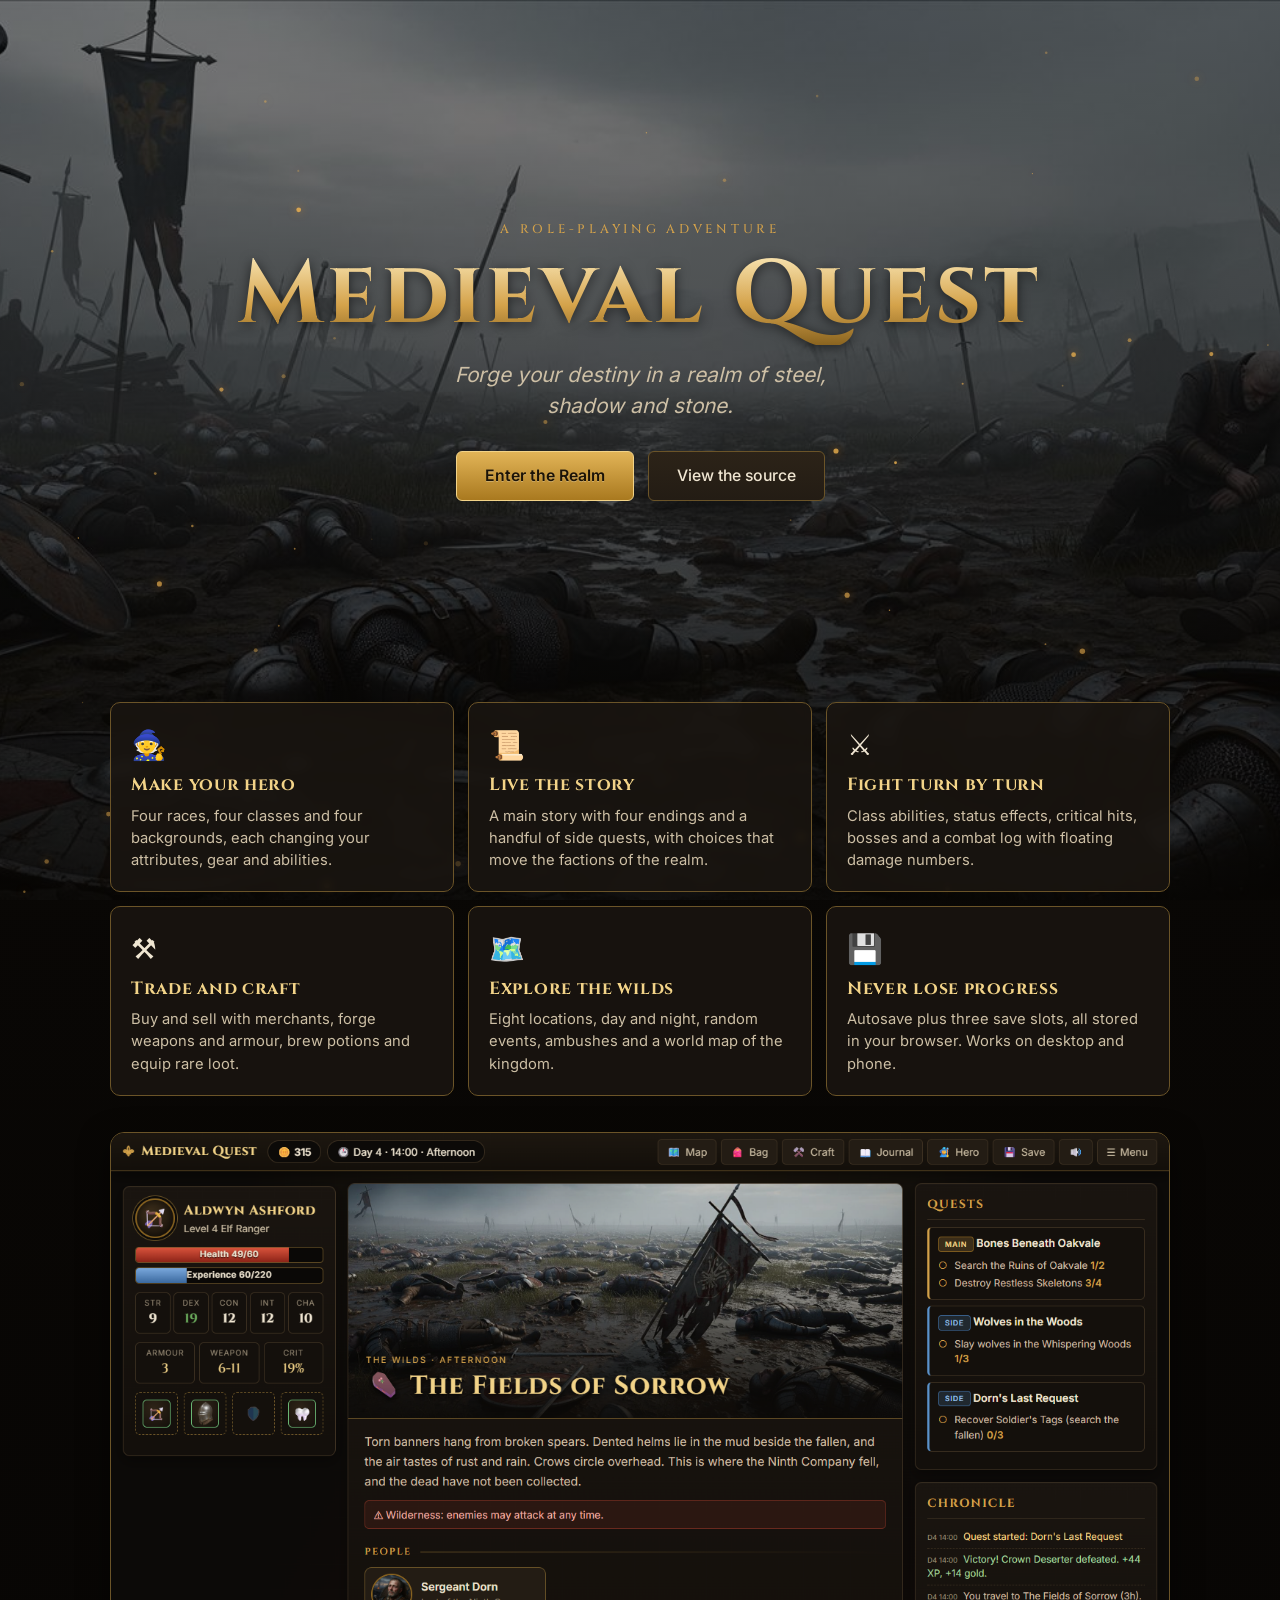
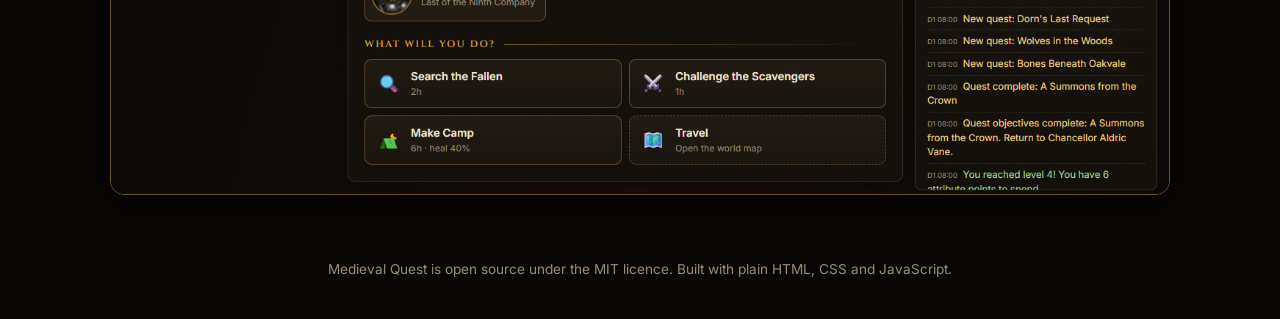
==== commit eb07f7aa: "Update links and author after GitHub username change" ====
--- a/index.html
+++ b/index.html
@@ -21,7 +21,7 @@
         <p class="landing-tag">Forge your destiny in a realm of steel, shadow and stone.</p>
         <div class="landing-cta">
             <a href="game.html" class="btn btn-gold btn-big">Enter the Realm</a>
-            <a href="https://github.com/vaas125/medieval-quest-rpg" class="btn btn-big" rel="noopener">View the source</a>
+            <a href="https://github.com/arifaydin12/medieval-quest-rpg" class="btn btn-big" rel="noopener">View the source</a>
         </div>
     </header>
 
